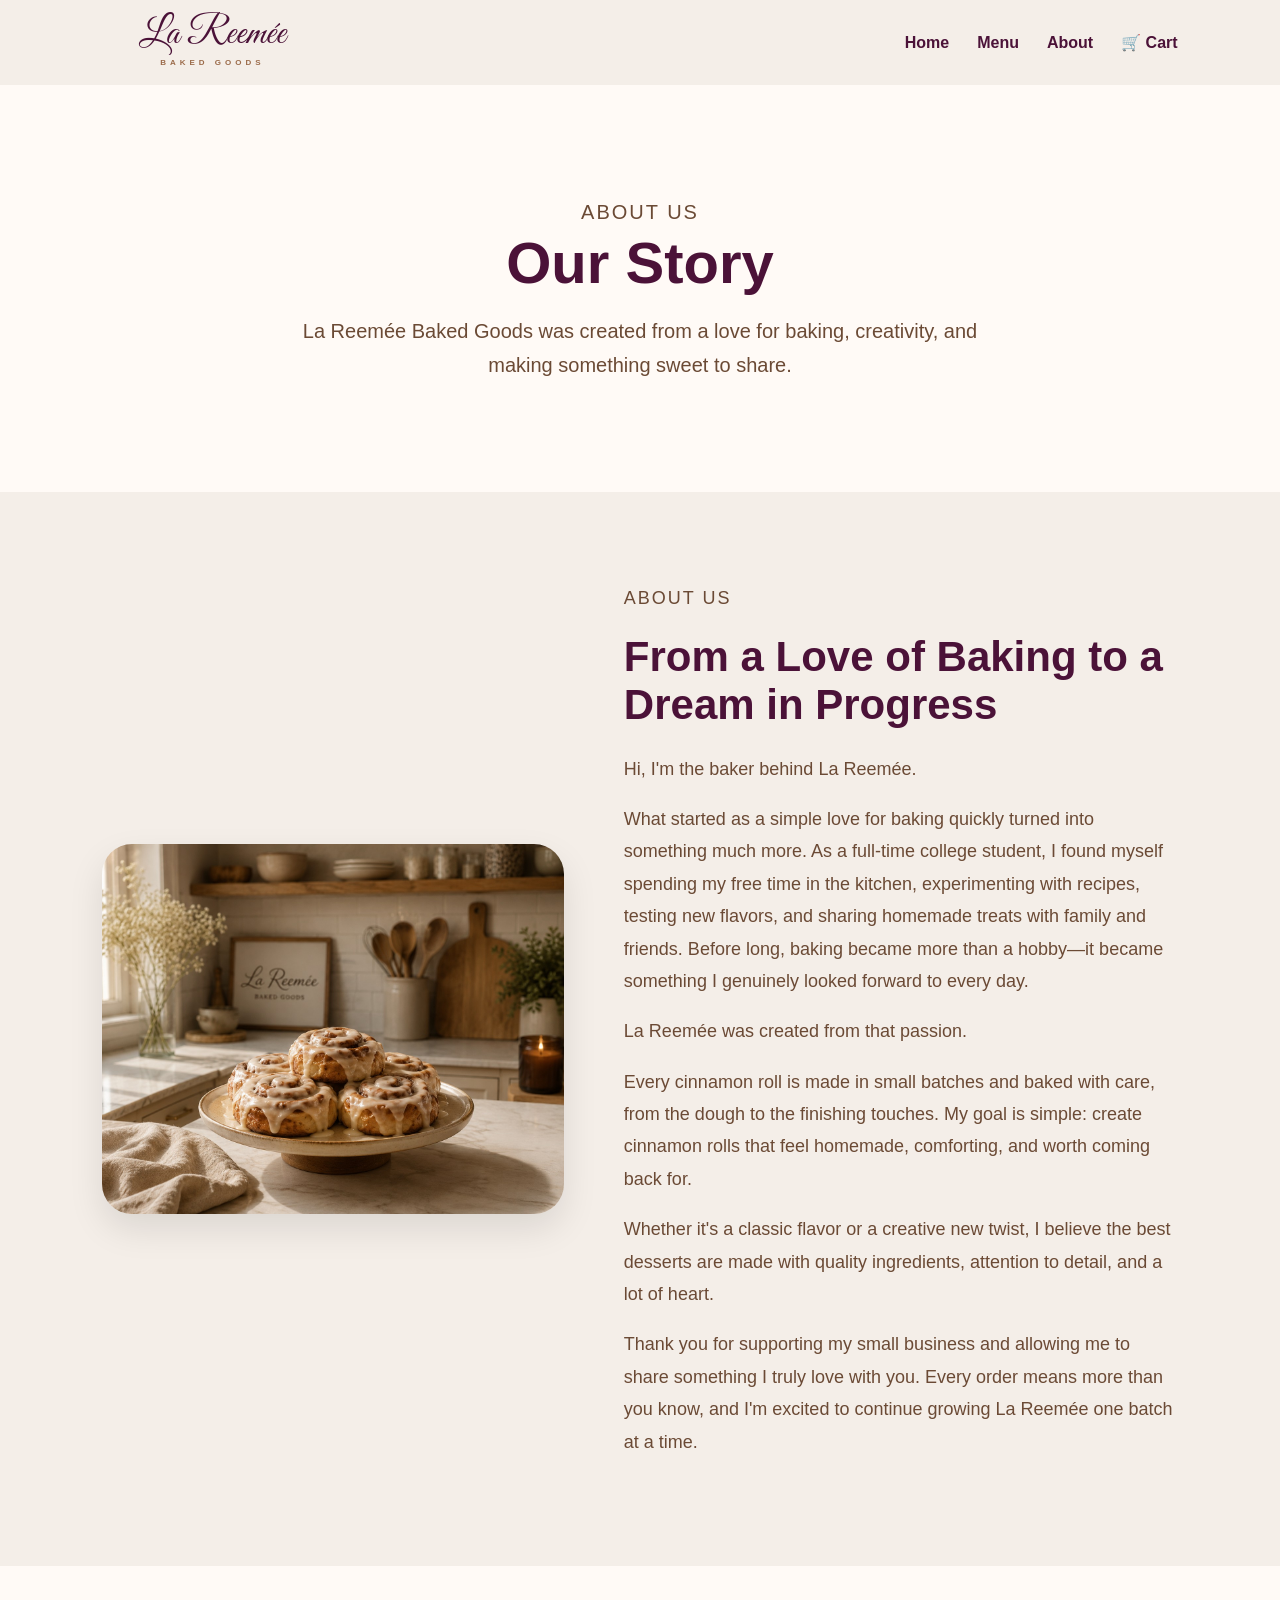
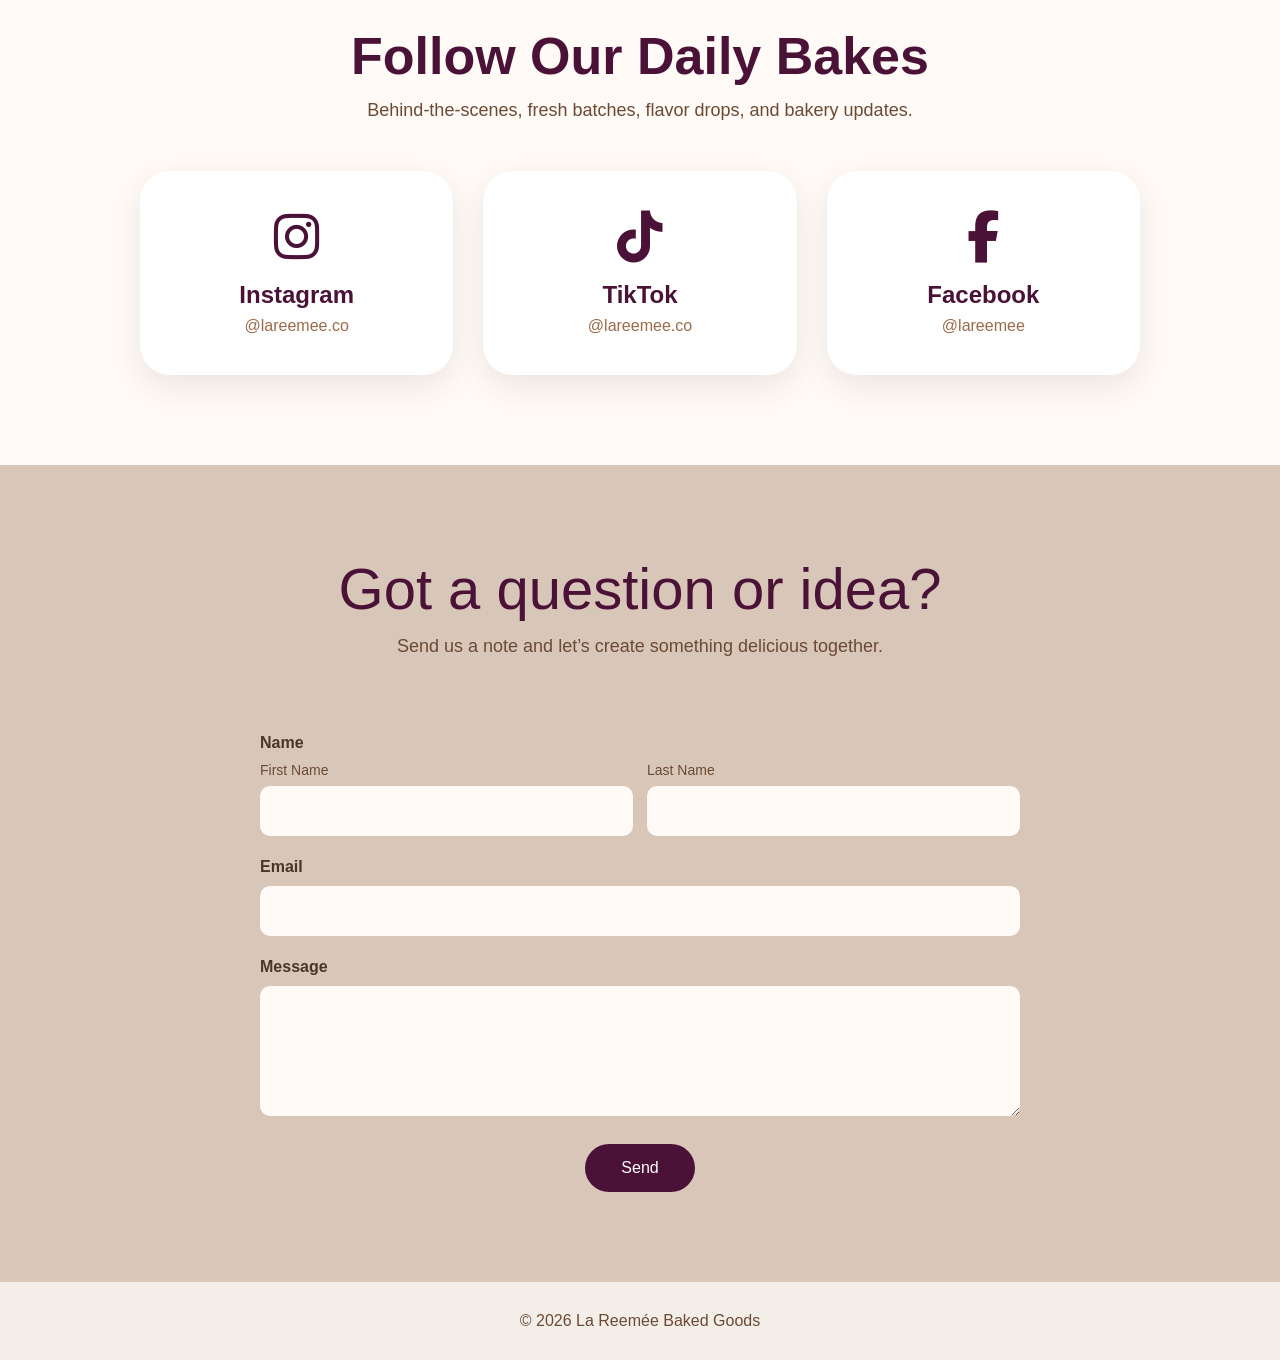
==== about.html @ f2d86526 "Update about.html" ====
<!DOCTYPE html>
<html lang="en">
<head>
    <meta charset="UTF-8">
    <meta name="viewport" content="width=device-width, initial-scale=1.0">
    <title>About | La Reemée</title>

    <link rel="preconnect" href="https://fonts.googleapis.com">
    <link rel="preconnect" href="https://fonts.gstatic.com" crossorigin>
    <link href="https://fonts.googleapis.com/css2?family=Great+Vibes&display=swap" rel="stylesheet">
    <link rel="stylesheet" href="https://cdnjs.cloudflare.com/ajax/libs/font-awesome/6.5.1/css/all.min.css">

    <link rel="stylesheet" href="style.css">
</head>
<body>

<header class="navbar">
    <a href="index.html" class="logo">
        <div class="logo-text">La Reemée</div>
        <div class="logo-subtitle">Baked Goods</div>
    </a>

    <nav>
        <a href="index.html">Home</a>
        <a href="menu.html">Menu</a>
        <a href="about.html">About</a>
        <a href="order.html">🛒 Cart</a>
    </nav>
</header>

<section class="about-hero">
    <p class="section-label">About Us</p>

    <h1>Our Story</h1>

    <p>
        La Reemée Baked Goods was created from a love for baking,
        creativity, and making something sweet to share.
    </p>
</section>

<section class="about-story">

    <div class="story-image">
        <img src="images/about-photo.jpg" alt="Classic cinnamon rolls displayed in a warm kitchen">
    </div>

    <div class="story-text">

        <p class="section-label">About Us</p>

        <h2>From a Love of Baking to a Dream in Progress</h2>

        <p>
            Hi, I'm the baker behind La Reemée.
        </p>

        <p>
            What started as a simple love for baking quickly turned into something much more.
            As a full-time college student, I found myself spending my free time in the kitchen,
            experimenting with recipes, testing new flavors, and sharing homemade treats with
            family and friends. Before long, baking became more than a hobby—it became
            something I genuinely looked forward to every day.
        </p>

        <p>
            La Reemée was created from that passion.
        </p>

        <p>
            Every cinnamon roll is made in small batches and baked with care, from the dough
            to the finishing touches. My goal is simple: create cinnamon rolls that feel
            homemade, comforting, and worth coming back for.
        </p>

        <p>
            Whether it's a classic flavor or a creative new twist, I believe the best desserts
            are made with quality ingredients, attention to detail, and a lot of heart.
        </p>

        <p>
            Thank you for supporting my small business and allowing me to share something I
            truly love with you. Every order means more than you know, and I'm excited to
            continue growing La Reemée one batch at a time.
        </p>

    </div>


</section>  <!-- End About Story -->

<section class="social-section">

    <h2>Follow Our Daily Bakes</h2>
    <p>Behind-the-scenes, fresh batches, flavor drops, and bakery updates.</p>

    <div class="social-grid">

        <a href="https://www.instagram.com/lareemee.co" target="_blank" class="social-card">
            <i class="fa-brands fa-instagram"></i>
            <h3>Instagram</h3>
            <p>@lareemee.co</p>
        </a>

        <a href="https://www.tiktok.com/@lareemee.co" target="_blank" class="social-card">
            <i class="fa-brands fa-tiktok"></i>
            <h3>TikTok</h3>
            <p>@lareemee.co</p>
        </a>

        <a href="https://www.facebook.com/lareemee" target="_blank" class="social-card">
            <i class="fa-brands fa-facebook-f"></i>
            <h3>Facebook</h3>
            <p>@lareemee</p>
        </a>

    </div>

</section>

<section class="contact-section">

    <div class="contact-wrapper">

        <div class="contact-heading">
            <h2>Got a question or idea?</h2>
            <p>Send us a note and let’s create something delicious together.</p>
        </div>

        <form class="contact-form">

            <label>Name</label>

            <div class="name-row">
                <div class="name-field">
                    <span>First Name</span>
                    <input type="text">
                </div>

                <div class="name-field">
                    <span>Last Name</span>
                    <input type="text">
                </div>
            </div>

            <label>Email</label>
            <input type="email">

            <label>Message</label>
            <textarea></textarea>

            <button type="submit">Send</button>

        </form>

    </div>

</section>

<footer>
    <p>© 2026 La Reemée Baked Goods</p>
</footer>

</body>
</html>
---- style.css ----
* {
    margin: 0;
    padding: 0;
    box-sizing: border-box;
}

body {
    font-family: Arial, sans-serif;
    background: #fffaf6;
    color: #4b3527;
}

/* NAVIGATION */

.navbar {
    width: 100%;
    padding: 18px 8%;
    background: #f4eee8;
    display: flex;
    justify-content: space-between;
    align-items: center;
}

.logo {
    text-decoration: none;
    display: flex;
    flex-direction: column;
    align-items: center;
    min-width: 220px;
}

.logo-text {
    font-family: 'Great Vibes', cursive;
    font-size: 38px;
    color: #4b1238;
    line-height: 0.9;
    white-space: nowrap;
}

.logo-subtitle {
    font-family: Arial, sans-serif;
    font-size: 8px;
    font-weight: 700;
    letter-spacing: 4px;
    text-transform: uppercase;
    color: #9b6b4a;
    margin-top: 6px;
}

nav {
    display: flex;
    align-items: center;
    gap: 28px;
}

nav a {
    text-decoration: none;
    color: #4b1238;
    font-weight: 600;
    font-size: 16px;
}

nav a:hover {
    color: #9b6b4a;
}

/* HOME HERO */

.hero {
    min-height: 750px;
    background:
        linear-gradient(
            rgba(255, 250, 246, 0.25),
            rgba(255, 250, 246, 0.25)
        ),
        url("images/background-photo.jpg");
    background-size: cover;
    background-position: center;
    background-repeat: no-repeat;
    display: flex;
    align-items: center;
    padding-left: 8%;
    padding-right: 8%;
}

.hero-content {
    max-width: 500px;
}

.small-title,
.section-label {
    color: #9b6b4a;
    letter-spacing: 2px;
    text-transform: uppercase;
    font-size: 14px;
    margin-bottom: 18px;
}

.hero h1 {
    font-size: 72px;
    line-height: 1.05;
    color: #4b1238;
    margin-bottom: 20px;
}

.hero-text {
    font-size: 22px;
    line-height: 1.8;
    color: #6b4a35;
    max-width: 560px;
}

/* FEATURED FLAVORS */

.featured {
    padding: 85px 8%;
    text-align: center;
}

.featured h2 {
    font-size: 46px;
    margin-bottom: 60px;
}

.flavor-grid {
    display: grid;
    grid-template-columns: repeat(4, 1fr);
    gap: 34px;
}

.flavor-link {
    text-decoration: none;
    color: inherit;
    display: block;
}

.flavor-card {
    height: 100%;
    background: white;
    padding: 28px 22px 34px;
    border-radius: 28px;
    box-shadow: 0 12px 30px rgba(75, 53, 39, 0.10);
    transition: all 0.3s ease;
    cursor: pointer;
}

.flavor-card:hover {
    transform: translateY(-8px);
    box-shadow: 0 18px 38px rgba(75, 53, 39, 0.16);
}

.circle-image {
    width: 210px;
    height: 210px;
    border-radius: 50%;
    overflow: hidden;
    margin: 0 auto 24px;
}

.circle-image img {
    width: 100%;
    height: 100%;
    object-fit: cover;
    display: block;
    transition: transform 0.3s ease;
}

.flavor-card:hover .circle-image img {
    transform: scale(1.08);
}

.flavor-card h3 {
    font-size: 26px;
    margin-bottom: 10px;
}

.flavor-card p {
    font-size: 15px;
    line-height: 1.6;
    color: #6b4a35;
}

/* ABOUT PAGE */

.about-hero {
    padding: 110px 8%;
    text-align: center;
    background: #fffaf6;
}

.about-hero h1 {
    font-size: 58px;
    color: #4b1238;
    margin-bottom: 18px;
}

.about-hero p {
    max-width: 720px;
    margin: 0 auto;
    font-size: 20px;
    line-height: 1.7;
    color: #6b4a35;
}

.about-story {
    padding: 90px 8%;
    display: grid;
    grid-template-columns: 1fr 1.2fr;
    gap: 60px;
    align-items: center;
    background: #f4eee8;
}

.story-image img {
    width: 100%;
    max-width: 550px;
    height: auto;
    display: block;
    border-radius: 30px;
    box-shadow: 0 15px 35px rgba(0,0,0,.10);
    margin: 0 auto;
}

.story-text h2 {
    font-size: 42px;
    color: #4b1238;
    margin-bottom: 24px;
}

.story-text p {
    font-size: 18px;
    line-height: 1.8;
    color: #6b4a35;
    margin-bottom: 18px;
}

/* CONTACT SECTION */

.contact-section {
    background: #d8c7b8;
    padding: 90px 8%;
}

.contact-wrapper {
    max-width: 760px;
    margin: 0 auto;
}

.contact-heading {
    text-align: center;
    margin-bottom: 55px;
}

.contact-heading h2 {
    font-size: 58px;
    font-weight: 400;
    color: #4b1238;
    margin-bottom: 14px;
}

.contact-heading p {
    font-size: 18px;
    color: #6b4a35;
}

.contact-form {
    display: flex;
    flex-direction: column;
}

.contact-form label {
    font-weight: 600;
    color: #4b3527;
    margin-bottom: 10px;
    margin-top: 22px;
}

.name-row {
    display: grid;
    grid-template-columns: 1fr 1fr;
    gap: 14px;
}

.name-field span {
    display: block;
    font-size: 14px;
    color: #6b4a35;
    margin-bottom: 8px;
}

.contact-form input,
.contact-form textarea {
    width: 100%;
    border: none;
    border-radius: 10px;
    padding: 16px;
    font-size: 16px;
    background: #fffaf6;
    color: #4b3527;
}

.contact-form textarea {
    min-height: 130px;
    resize: vertical;
}

.contact-form button {
    margin: 28px auto 0;
    width: 110px;
    border: none;
    border-radius: 40px;
    padding: 15px 28px;
    background: #4b1238;
    color: white;
    font-size: 16px;
    cursor: pointer;
}

.contact-form button:hover {
    background: #9b6b4a;
}

/* FOOTER */

footer {
    background: #f4eee8;
    text-align: center;
    padding: 30px;
    color: #6b4a35;
}

/* TABLET */

@media (max-width: 900px) {
    .navbar {
        padding: 18px 6%;
        flex-direction: column;
        gap: 18px;
        text-align: center;
    }

    .logo {
        min-width: auto;
        align-items: center;
    }

    .logo-text {
        font-size: 58px;
        white-space: nowrap;
    }

    .logo-subtitle {
        font-size: 10px;
        letter-spacing: 4px;
    }

    nav {
        justify-content: center;
        flex-wrap: wrap;
        gap: 22px;
    }

    .hero {
        min-height: 650px;
        padding: 70px 7%;
        background-position: center right;
    }

    .hero-content {
        max-width: 430px;
    }

    .hero h1 {
        font-size: 48px;
    }

    .hero-text {
        font-size: 18px;
    }

    .flavor-grid {
        grid-template-columns: repeat(2, 1fr);
    }

    .about-story,
    .contact-section {
        grid-template-columns: 1fr;
    }

    .contact-text h2 {
        font-size: 42px;
    }

    .about-hero h1 {
        font-size: 42px;
    }
}

/* PHONE */

@media (max-width: 600px) {
    .navbar {
        padding: 18px 5%;
    }

    .logo-text {
        font-size: 48px;
        white-space: nowrap;
    }

    .logo-subtitle {
        font-size: 9px;
        letter-spacing: 3px;
    }

    nav {
        gap: 14px;
    }

    nav a {
        font-size: 15px;
    }

    .hero {
        min-height: 560px;
        padding: 50px 6%;
        background-position: center;
    }

    .hero-content {
    max-width: 300px;
    background: rgba(255, 250, 246, 0.93);
    padding: 22px;
    border-radius: 16px;
    box-shadow: 0 10px 30px rgba(0,0,0,.08);
    margin-top: 180px;
}

    .small-title {
        font-size: 12px;
        letter-spacing: 1.5px;
    }

    .hero h1 {
        font-size: 38px;
    }

    .hero-text {
        font-size: 16px;
        line-height: 1.6;
    }

    .flavor-grid {
        grid-template-columns: 1fr;
    }

    .circle-image {
        width: 230px;
        height: 230px;
    }

    .about-hero {
        padding: 80px 6%;
    }

    .about-story,
    .contact-section {
        padding: 70px 6%;
    }

    .story-text h2,
    .contact-text h2 {
        font-size: 34px;
    }

    .story-text p,
    .contact-text p {
        font-size: 16px;
    }
}
/* SOCIAL SECTION */

.social-section {
    padding: 60px 8% 90px;
    text-align: center;
    background: #fffaf6;
}

.social-section h2 {
    font-size: 52px;
    color: #4b1238;
    margin-bottom: 14px;
}

.social-section p {
    font-size: 18px;
    color: #6b4a35;
}

.social-grid {
    display: grid;
    grid-template-columns: repeat(3, 1fr);
    gap: 30px;
    max-width: 1000px;
    margin: 50px auto 0;
}

.social-card {
    text-decoration: none;
    color: inherit;
    background: white;
    padding: 40px 25px;
    border-radius: 30px;
    box-shadow: 0 12px 30px rgba(75,53,39,.10);
    transition: all .3s ease;
}

.social-card:hover {
    transform: translateY(-8px);
    box-shadow: 0 18px 38px rgba(75,53,39,.16);
}

.social-card i {
    font-size: 52px;
    color: #4b1238;
    margin-bottom: 18px;
}

.social-card h3 {
    font-size: 24px;
    margin-bottom: 8px;
    color: #4b1238;
}

.social-card p {
    color: #9b6b4a;
    font-size: 16px;
}

@media (max-width: 900px) {
    .social-grid {
        grid-template-columns: 1fr;
    }
}
/* HOME ABOUT PREVIEW */

.home-about-preview {
    padding: 85px 8%;
    text-align: center;
    background: #f4eee8;
}

.home-about-preview h2 {
    font-size: 44px;
    color: #4b1238;
    margin-bottom: 20px;
}

.home-about-preview p {
    max-width: 680px;
    margin: 0 auto 30px;
    font-size: 18px;
    line-height: 1.8;
    color: #6b4a35;
}

.learn-more-btn {
    display: inline-block;
    text-decoration: none;
    background: #4b1238;
    color: white;
    padding: 14px 32px;
    border-radius: 40px;
    font-weight: 600;
    transition: 0.3s ease;
}

.learn-more-btn:hover {
    background: #9b6b4a;
    transform: translateY(-3px);
}
/* HOME ABOUT PREVIEW */

.home-about-preview {
    padding: 90px 8% 55px;
    background: #fffaf6;
    display: grid;
    grid-template-columns: 1fr 1fr;
    gap: 70px;
    align-items: center;
}

.preview-image img {
    width: 100%;
    max-width: 520px;
    height: 420px;
    object-fit: cover;
    border-radius: 4px;
    display: block;
}

.preview-content {
    max-width: 520px;
}

.preview-content h2 {
    font-size: 52px;
    line-height: 1.1;
    color: #4b1238;
    margin-bottom: 20px;
}

.preview-content p {
    font-size: 18px;
    line-height: 1.7;
    color: #6b4a35;
    margin-bottom: 28px;
}

.learn-more-btn {
    display: inline-block;
    background: #4b1238;
    color: white;
    text-decoration: none;
    padding: 14px 32px;
    border-radius: 40px;
    font-weight: 600;
}

.learn-more-btn:hover {
    background: #9b6b4a;
}

@media (max-width: 900px) {
    .home-about-preview {
        grid-template-columns: 1fr;
        text-align: center;
    }

    .preview-image img {
        margin: 0 auto;
        height: auto;
    }

    .preview-content {
        margin: 0 auto;
    }
}
/* MENU PAGE */

.menu-hero {
    padding: 90px 8% 40px;
    text-align: center;
    background: #fffaf6;
}

.menu-hero h1 {
    font-size: 54px;
    color: #4b1238;
    margin-bottom: 14px;
}

.menu-hero p {
    font-size: 18px;
    color: #6b4a35;
}

.menu-gallery {
    padding: 35px 12% 100px;
    background: #fffaf6;
    display: grid;
    grid-template-columns: repeat(2, 1fr);
    column-gap: 28px;
    row-gap: 70px;
}

.menu-item {
    text-align: left;
}

.menu-item img {
    width: 100%;
    height: 340px;
    object-fit: cover;
    display: block;
    border-radius: 2px;
    box-shadow: 0 12px 28px rgba(75, 53, 39, 0.08);
    transition: transform 0.3s ease;
}

.menu-item img:hover {
    transform: translateY(-5px);
}

.menu-item h2 {
    font-size: 22px;
    color: #4b1238;
    margin-top: 16px;
    margin-bottom: 4px;
}

.menu-price {
    font-size: 18px;
    color: #6b4a35;
    margin-bottom: 0;
}

@media (max-width: 800px) {
    .menu-gallery {
        grid-template-columns: 1fr;
        padding: 35px 8% 80px;
    }

    .menu-item img {
        height: 340px;
    }

    .menu-hero h1 {
        font-size: 42px;
    }
}
/* PRODUCT PAGE */

.product-page {
    padding: 90px 8%;
    background: #fffaf6;
    display: grid;
    grid-template-columns: 1fr 1fr;
    gap: 70px;
    align-items: center;
}

.product-image img {
    width: 100%;
    height: 560px;
    object-fit: cover;
    display: block;
    border-radius: 4px;
    box-shadow: 0 15px 35px rgba(75, 53, 39, 0.10);
}

.product-info {
    max-width: 520px;
}

.breadcrumb {
    font-size: 14px;
    color: #6b4a35;
    margin-bottom: 24px;
}

.breadcrumb a {
    color: #4b1238;
    text-decoration: none;
}

.product-info h1 {
    font-size: 58px;
    color: #4b1238;
    margin-bottom: 12px;
}

.product-price {
    font-size: 20px;
    color: #6b4a35;
    margin-bottom: 22px;
}

.product-description {
    font-size: 18px;
    line-height: 1.8;
    color: #6b4a35;
    margin-bottom: 28px;
}

.quantity-box {
    display: flex;
    align-items: center;
    gap: 18px;
    margin-bottom: 22px;
}

.quantity-box button {
    width: 38px;
    height: 38px;
    border: none;
    border-radius: 50%;
    background: #f4eee8;
    color: #4b1238;
    font-size: 20px;
    cursor: pointer;
}

.quantity-box span {
    font-size: 18px;
    color: #4b3527;
}

.product-btn {
    display: inline-block;
    background: #4b1238;
    color: white;
    text-decoration: none;
    padding: 14px 42px;
    border-radius: 40px;
    font-weight: 600;
}

.product-btn:hover {
    background: #9b6b4a;
}

.back-link {
    display: block;
    margin-top: 24px;
    color: #6b4a35;
    text-decoration: none;
}

.product-details {
    padding: 80px 8%;
    background: #f4eee8;
    text-align: center;
}

.product-details h2 {
    font-size: 42px;
    color: #4b1238;
    margin-bottom: 45px;
}

.detail-grid {
    display: grid;
    grid-template-columns: repeat(3, 1fr);
    gap: 35px;
}

.detail-grid div {
    background: white;
    padding: 35px;
    border-radius: 24px;
    box-shadow: 0 12px 30px rgba(75, 53, 39, 0.08);
}

.detail-grid h3 {
    color: #4b1238;
    font-size: 24px;
    margin-bottom: 12px;
}

.detail-grid p {
    color: #6b4a35;
    line-height: 1.6;
}

@media (max-width: 900px) {
    .product-page {
        grid-template-columns: 1fr;
    }

    .product-image img {
        height: 420px;
    }

    .detail-grid {
        grid-template-columns: 1fr;
    }

    .product-info h1 {
        font-size: 42px;
    }
}
/* PRE-ORDER SECTION */

.preorder-section {
    padding: 60px 8% 45px;
    background: #fffaf6;
    text-align: center;
}

.preorder-content {
    max-width: 760px;
    margin: 0 auto;
}

.preorder-content h2 {
    font-size: 48px;
    color: #4b1238;
    margin-bottom: 20px;
}

.preorder-content p {
    font-size: 18px;
    line-height: 1.8;
    color: #6b4a35;
    margin-bottom: 18px;
}

.pickup-times {
    margin: 30px auto;
    background: #f4eee8;
    padding: 28px;
    border-radius: 24px;
    max-width: 520px;
}

.pickup-times p {
    margin-bottom: 10px;
}

.preorder-btn {
    display: inline-block;
    background: #4b1238;
    color: white;
    text-decoration: none;
    padding: 14px 34px;
    border-radius: 40px;
    font-weight: 600;
}

.preorder-btn:hover {
    background: #9b6b4a;
}

@media (max-width: 600px) {
    .preorder-content h2 {
        font-size: 36px;
    }
}
/* ORDER PAGE */

.order-hero {
    padding: 100px 8% 50px;
    text-align: center;
    background: #fffaf6;
}

.order-hero h1 {
    font-size: 58px;
    color: #4b1238;
    margin-bottom: 16px;
}

.order-hero p {
    font-size: 18px;
    color: #6b4a35;
}

.order-page {
    padding: 50px 8% 100px;
    background: #fffaf6;
    display: grid;
    grid-template-columns: 1fr 1.2fr;
    gap: 70px;
    align-items: start;
}

.cart-summary,
.checkout-form {
    background: #f4eee8;
    padding: 40px;
    border-radius: 28px;
    box-shadow: 0 12px 30px rgba(75, 53, 39, 0.08);
}

.cart-summary h2,
.checkout-form h2 {
    font-size: 32px;
    color: #4b1238;
    margin-bottom: 26px;
}

.cart-item {
    display: flex;
    justify-content: space-between;
    align-items: center;
    background: #fffaf6;
    padding: 18px;
    border-radius: 18px;
    margin-bottom: 16px;
}

.cart-item h3 {
    font-size: 18px;
    color: #4b1238;
    margin-bottom: 4px;
}

.cart-item p {
    color: #6b4a35;
    font-size: 14px;
}

.cart-item input {
    width: 70px;
    padding: 10px;
    border: none;
    border-radius: 10px;
    text-align: center;
    font-size: 16px;
}

.cart-note,
.order-deadline {
    margin-top: 24px;
    margin-bottom: 28px;
    font-size: 14px;
    color: #6b4a35;
    line-height: 1.6;
}

.checkout-form {
    display: flex;
    flex-direction: column;
}

.checkout-form label {
    font-weight: 600;
    color: #4b3527;
    margin-bottom: 8px;
    margin-top: 24px;
    display: block;
}

.checkout-form select {
    margin-bottom: 18px;
}

.checkout-form input,
.checkout-form select,
.checkout-form textarea {
    width: 100%;
    border: none;
    border-radius: 14px;
    padding: 16px;
    font-size: 16px;
    background: #fffaf6;
    color: #4b3527;
}

.checkout-form textarea {
    min-height: 130px;
    resize: vertical;
}

.checkout-form button {
    margin-top: 30px;
    border: none;
    border-radius: 40px;
    padding: 15px 34px;
    background: #4b1238;
    color: white;
    font-size: 16px;
    font-weight: 600;
    cursor: pointer;
}

.checkout-form button:hover {
    background: #9b6b4a;
}

@media (max-width: 900px) {
    .order-page {
        grid-template-columns: 1fr;
    }

    .order-hero h1 {
        font-size: 42px;
    }
}
/* SIGNATURE 4-PACK FEATURE */

.four-pack-feature {
    padding: 80px 8%;
    background: #f4eee8;
    display: grid;
    grid-template-columns: 1fr 1fr;
    gap: 30px;
    align-items: center;
}

.four-pack-text {
    max-width: 520px;
    margin: 0 auto;
    text-align: center;
    align-self: center;
}

.four-pack-text h2 {
    font-size: 46px;
    color: #4b1238;
    margin-bottom: 18px;
}

.four-pack-text p {
    font-size: 18px;
    color: #6b4a35;
    line-height: 1.7;
    margin-bottom: 26px;
}

.four-pack-btn {
    display: inline-block;
    background: #4b1238;
    color: white;
    text-decoration: none;
    padding: 14px 34px;
    border-radius: 40px;
    font-weight: 600;
}

.four-pack-btn:hover {
    background: #9b6b4a;
}

.four-pack-image img {
    width: 95%;
    height: 520px;
    object-fit: cover;
    display: block;
    margin: 0 auto;
}

@media (max-width: 900px) {
    .four-pack-feature {
        grid-template-columns: 1fr;
        text-align: center;
    }

    .four-pack-text {
        margin: 0 auto;
    }

    .four-pack-image img {
        height: 340px;
    }
}
.box-price {
    font-size: 32px;
    color: #4b1238;
    margin: 10px 0 25px;
}
.warning-message {
    color: #9b2f2f;
    font-size: 14px;
    line-height: 1.6;
    margin: 18px 0 28px;
}

.disabled-btn {
    opacity: 0.45;
    cursor: not-allowed;
}
.four-pack-description {
    margin-top: 24px;
    margin-bottom: 35px;
}
.four-pack-builder {
    margin-top: 40px;
}

.four-pack-builder .cart-note {
    margin-bottom: 25px;
}
/* SOLD OUT BANNER */

.sold-out-banner {
    display: none;
    background: #4b1238;
    color: white;
    text-align: center;
    padding: 45px 8%;
}

.sold-out-banner h2 {
    font-size: 36px;
    margin-bottom: 12px;
}

.sold-out-banner p {
    font-size: 17px;
    line-height: 1.6;
    max-width: 700px;
    margin: 0 auto;
}
/* TIGHTEN HOME PAGE MOBILE SPACING */

@media (max-width: 600px) {
    .preorder-section {
        padding-bottom: 35px;
    }

    .social-section {
        padding-top: 45px;
    }

    .home-about-preview {
        padding-bottom: 45px;
    }
}
.preorder-message,
.payment-notice,
.confirmation-note {
    line-height: 1.6;
    color: #3a2418;
}

.payment-notice {
    background: #fff3df;
    border: 1px solid #e7c59a;
    border-radius: 12px;
    padding: 14px 16px;
    font-weight: 600;
    margin: 15px 0 25px;
}

.confirmation-note {
    font-size: 0.95rem;
    margin-top: 16px;
    opacity: 0.85;
}
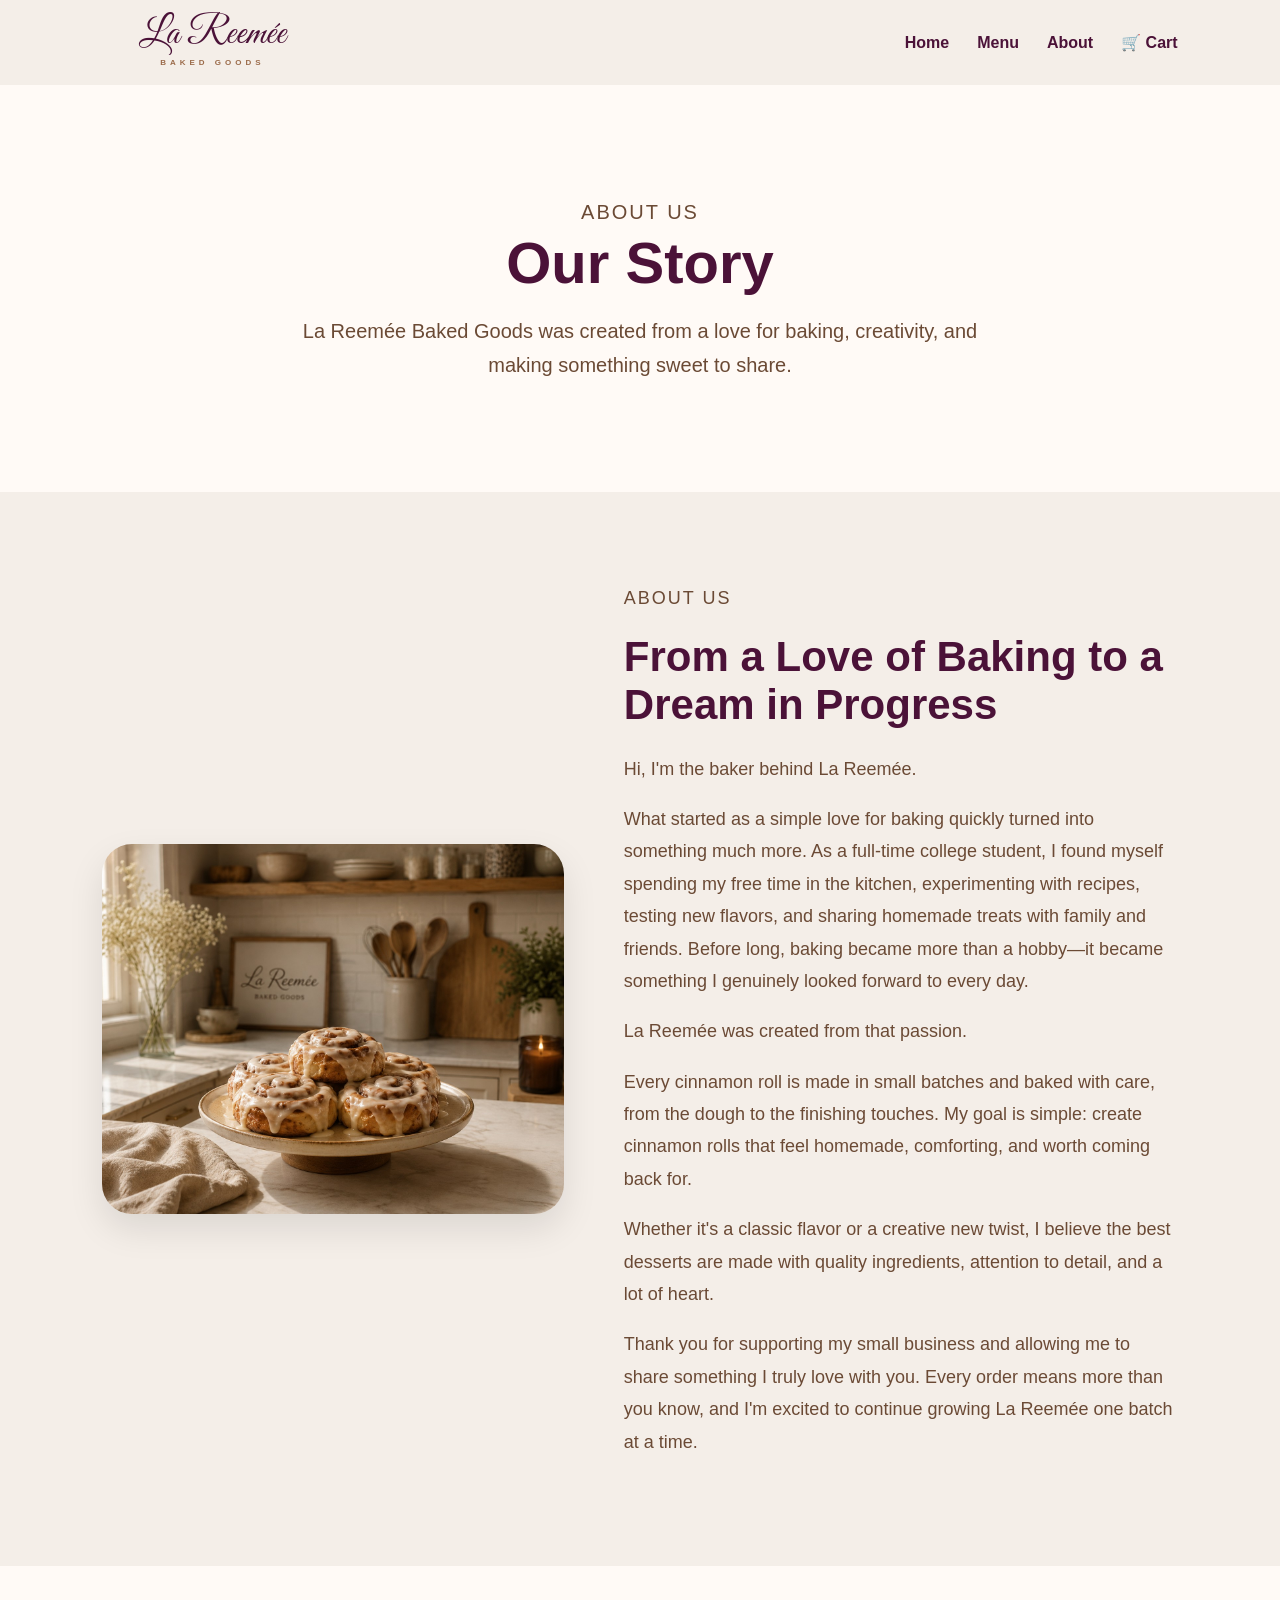
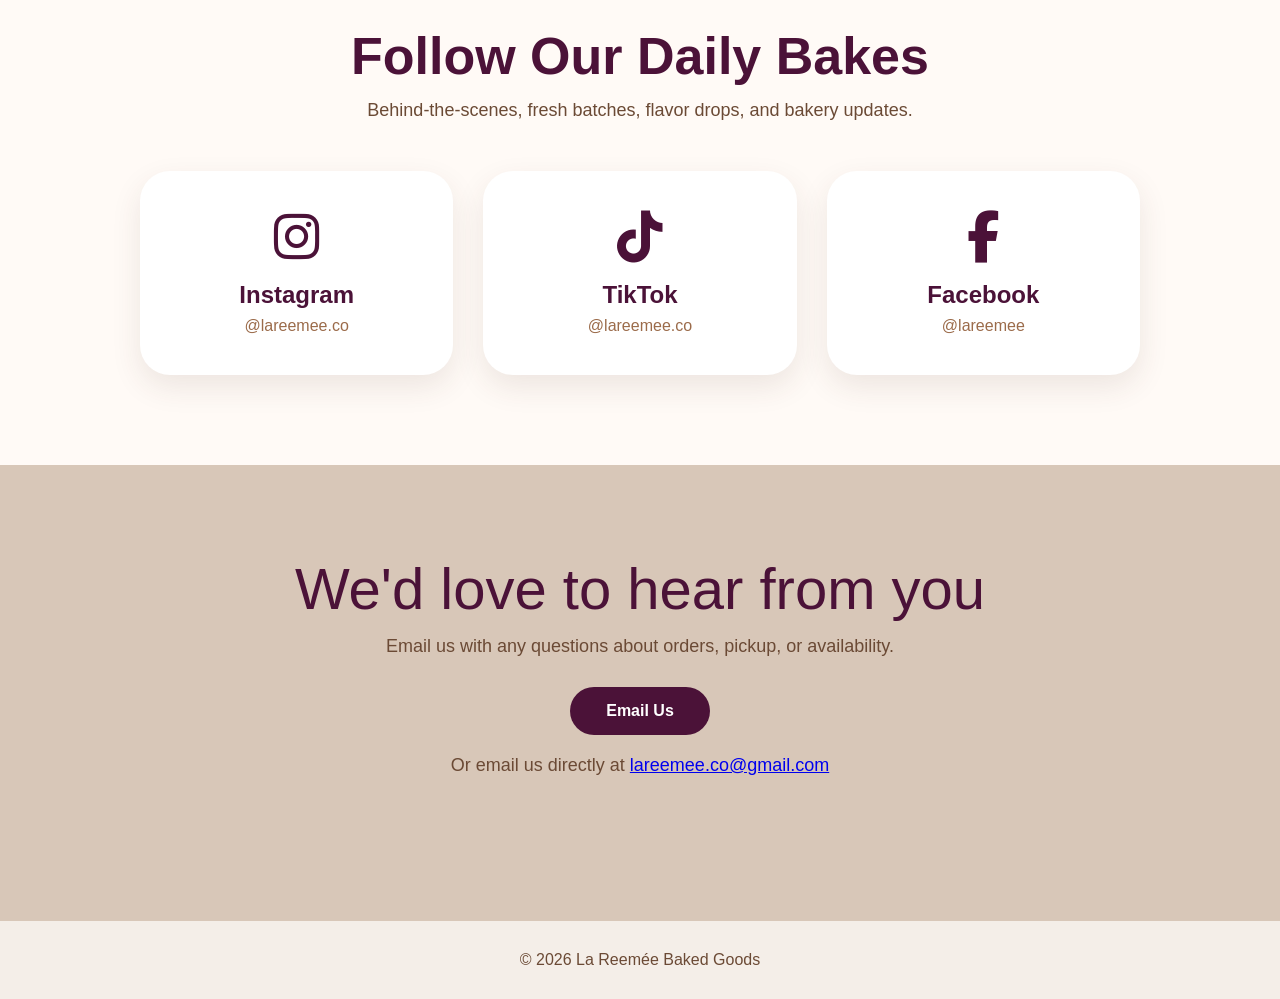
==== commit f66daef1: "Fixing Email email now has a button with re-direct link" ====
--- a/about.html
+++ b/about.html
@@ -123,39 +123,24 @@
     <div class="contact-wrapper">
 
         <div class="contact-heading">
-            <h2>Got a question or idea?</h2>
-            <p>Send us a note and let’s create something delicious together.</p>
+            <h2>We'd love to hear from you</h2>
+<p>Email us with any questions about orders, pickup, or availability.</p>
+
+            <a href="mailto:lareemee.co@gmail.com?subject=La%20Reemee%20Question"
+   class="contact-email-btn">
+    Email Us
+</a>
+
+<p class="email-note">
+    Or email us directly at
+    <a href="mailto:lareemee.co@gmail.com">lareemee.co@gmail.com</a>
+</p>
         </div>
-
-        <form class="contact-form">
-
-            <label>Name</label>
-
-            <div class="name-row">
-                <div class="name-field">
-                    <span>First Name</span>
-                    <input type="text">
-                </div>
-
-                <div class="name-field">
-                    <span>Last Name</span>
-                    <input type="text">
-                </div>
-            </div>
-
-            <label>Email</label>
-            <input type="email">
-
-            <label>Message</label>
-            <textarea></textarea>
-
-            <button type="submit">Send</button>
-
-        </form>
-
+        
     </div>
 
 </section>
+
 
 <footer>
     <p>© 2026 La Reemée Baked Goods</p>
--- a/style.css
+++ b/style.css
@@ -142,6 +142,9 @@
     box-shadow: 0 12px 30px rgba(75, 53, 39, 0.10);
     transition: all 0.3s ease;
     cursor: pointer;
+
+    display: flex;
+    flex-direction: column;
 }
 
 .flavor-card:hover {
@@ -172,12 +175,14 @@
 .flavor-card h3 {
     font-size: 26px;
     margin-bottom: 10px;
+    min-height: 70px;
 }
 
 .flavor-card p {
     font-size: 15px;
     line-height: 1.6;
     color: #6b4a35;
+    margin-top: auto;
 }
 
 /* ABOUT PAGE */
@@ -1218,4 +1223,29 @@
     font-size: 0.95rem;
     margin-top: 16px;
     opacity: 0.85;
+}
+.contact-email-btn {
+    display: inline-block;
+    margin-top: 30px;
+    background: #4b1238;
+    color: white;
+    text-decoration: none;
+    padding: 15px 36px;
+    border-radius: 40px;
+    font-weight: 600;
+    transition: 0.3s ease;
+}
+
+.contact-email-btn:hover {
+    transform: translateY(-2px);
+    opacity: 0.9;
+}
+.email-note {
+    margin-top: 20px;
+    font-size: 16px;
+    color: #6b4a35;
+}
+
+.email-note strong {
+    color: #4b1238;
 }
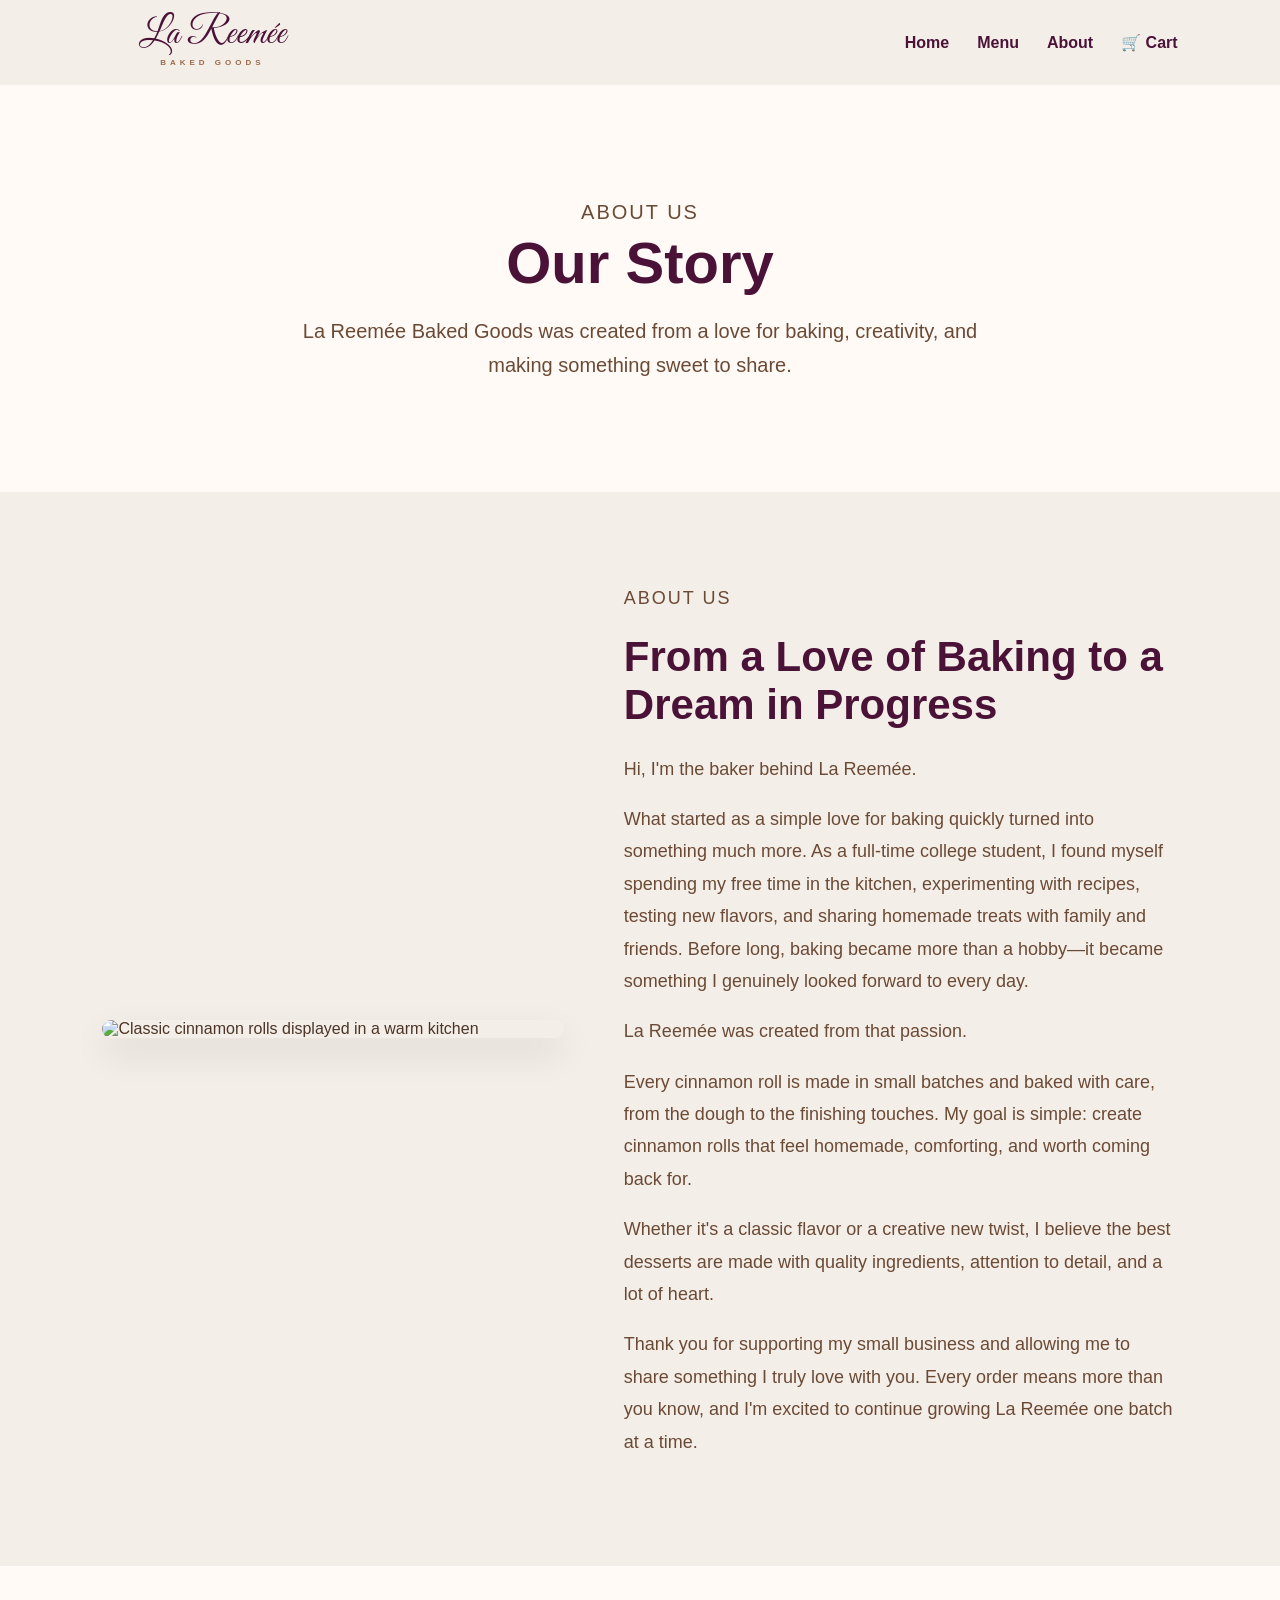
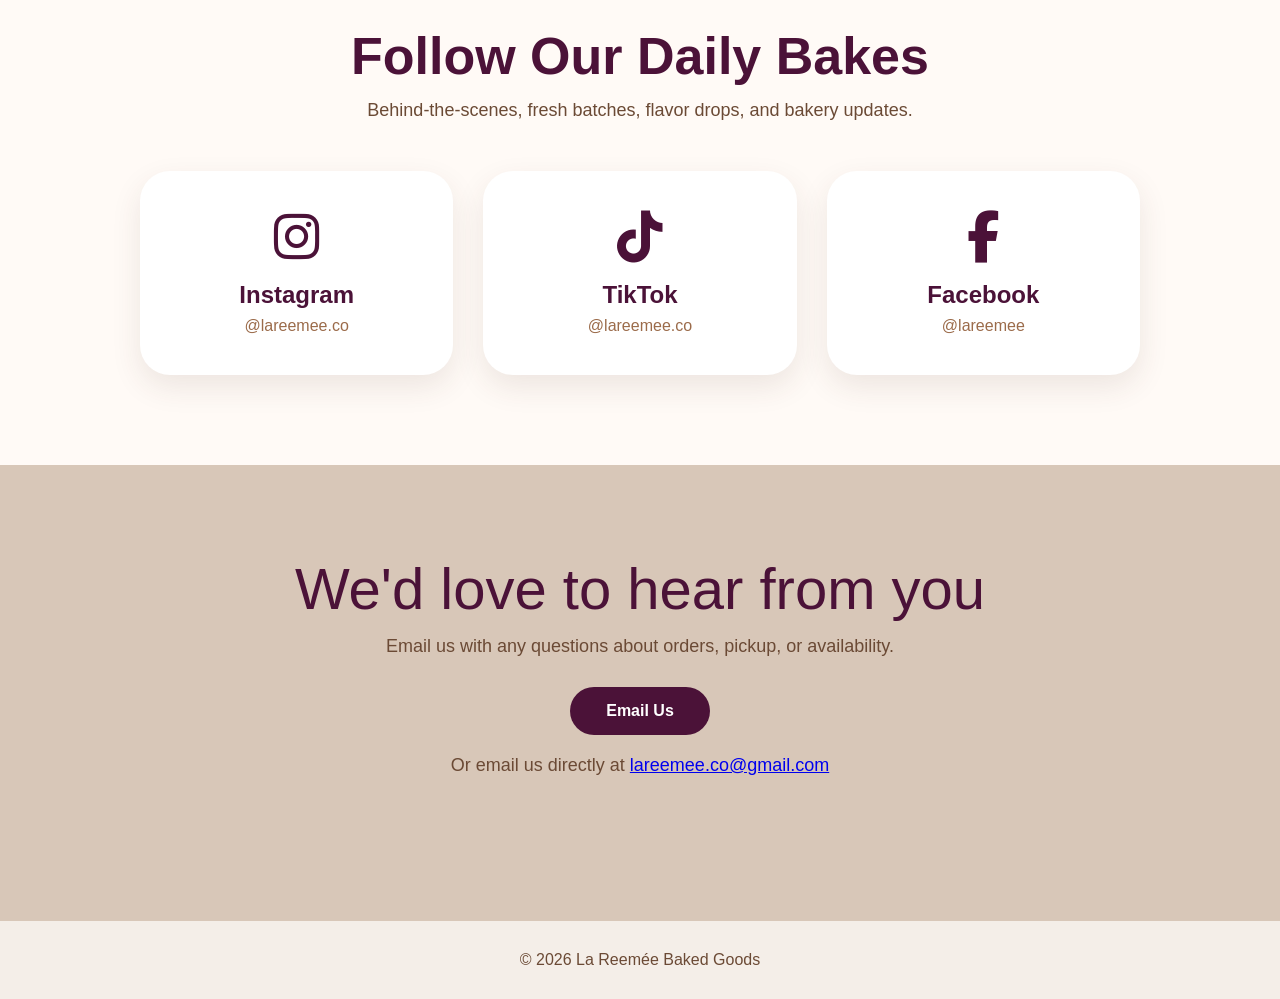
==== commit c7f97ab4: "Updating new images Updating new photos. Original photos. Finding mobile look and website look." ====
--- a/about.html
+++ b/about.html
@@ -42,7 +42,7 @@
 <section class="about-story">
 
     <div class="story-image">
-        <img src="images/about-photo.jpg" alt="Classic cinnamon rolls displayed in a warm kitchen">
+        <img src="images/cinnamontonytwo.jpg" alt="Classic cinnamon rolls displayed in a warm kitchen">
     </div>
 
     <div class="story-text">
@@ -126,7 +126,7 @@
             <h2>We'd love to hear from you</h2>
 <p>Email us with any questions about orders, pickup, or availability.</p>
 
-            <a href="mailto:lareemee.co@gmail.com?subject=La%20Reemee%20Question"
+            <a href="mailto:lareemee.co@gmail.com?subject=Questions%20for%20La%20Reemee"
    class="contact-email-btn">
     Email Us
 </a>
@@ -136,7 +136,7 @@
     <a href="mailto:lareemee.co@gmail.com">lareemee.co@gmail.com</a>
 </p>
         </div>
-        
+
     </div>
 
 </section>
--- a/style.css
+++ b/style.css
@@ -70,10 +70,10 @@
     min-height: 750px;
     background:
         linear-gradient(
-            rgba(255, 250, 246, 0.25),
+            rgba(255, 250, 246, 0.08),
             rgba(255, 250, 246, 0.25)
         ),
-        url("images/background-photo.jpg");
+        url("images/overheadallrolls.jpg");
     background-size: cover;
     background-position: center;
     background-repeat: no-repeat;
@@ -597,10 +597,10 @@
 
 .preview-image img {
     width: 100%;
-    max-width: 520px;
-    height: 420px;
+    height: 520px;
     object-fit: cover;
-    border-radius: 4px;
+    object-position: center;
+    border-radius: 8px;
     display: block;
 }
 
@@ -685,12 +685,9 @@
 
 .menu-item img {
     width: 100%;
-    height: 340px;
+    height: 450px;
     object-fit: cover;
-    display: block;
-    border-radius: 2px;
-    box-shadow: 0 12px 28px rgba(75, 53, 39, 0.08);
-    transition: transform 0.3s ease;
+    object-position: center 60%
 }
 
 .menu-item img:hover {
@@ -1119,9 +1116,10 @@
 }
 
 .four-pack-image img {
-    width: 95%;
-    height: 520px;
-    object-fit: cover;
+    width: 100%;
+    height: auto;
+    max-height: none;
+    object-fit: contain;
     display: block;
     margin: 0 auto;
 }
@@ -1137,7 +1135,8 @@
     }
 
     .four-pack-image img {
-        height: 340px;
+        width: 90%;
+        height: auto;
     }
 }
 .box-price {
@@ -1248,4 +1247,15 @@
 
 .email-note strong {
     color: #4b1238;
+}
+
+.allergen-info {
+    margin: 15px 0 35px;
+    font-size: 15px;
+    line-height: 1.6;
+    color: #6b4a35;
+}
+
+.allergen-info strong {
+    color: #5a1248;
 }
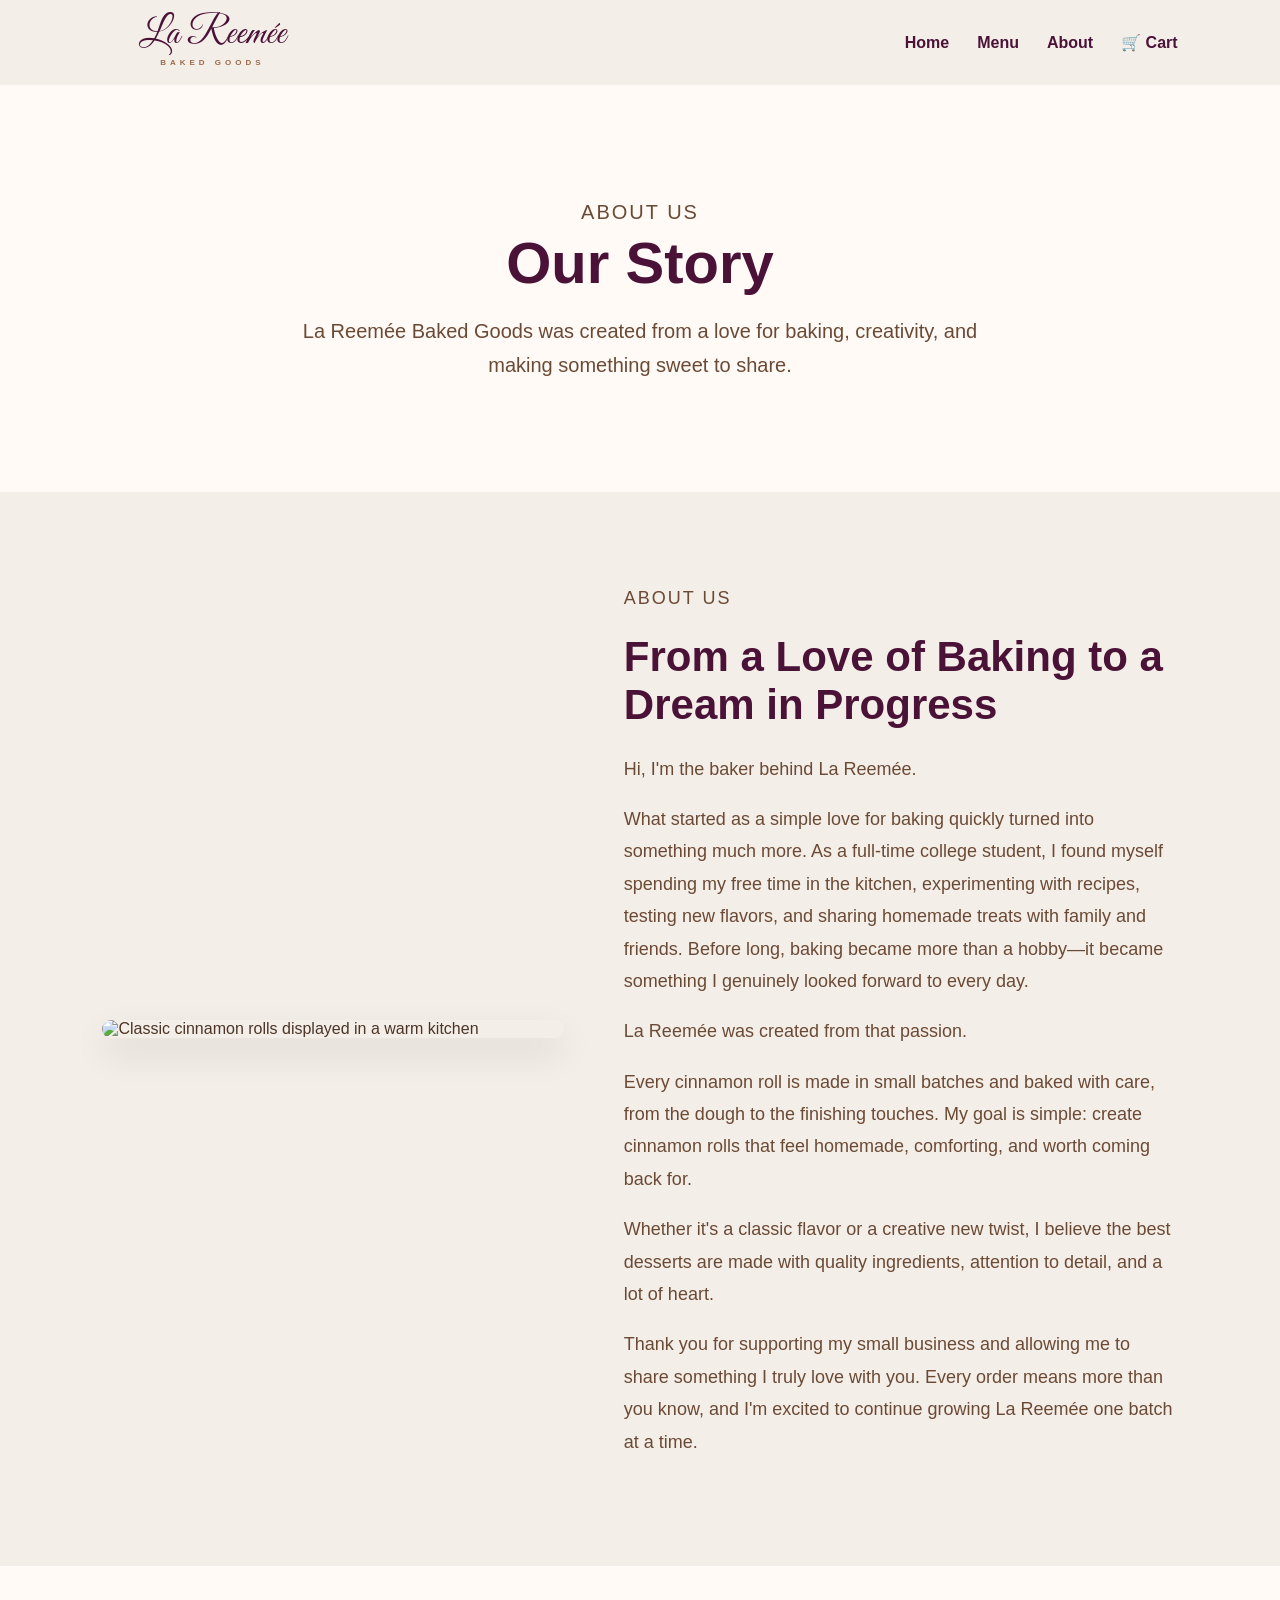
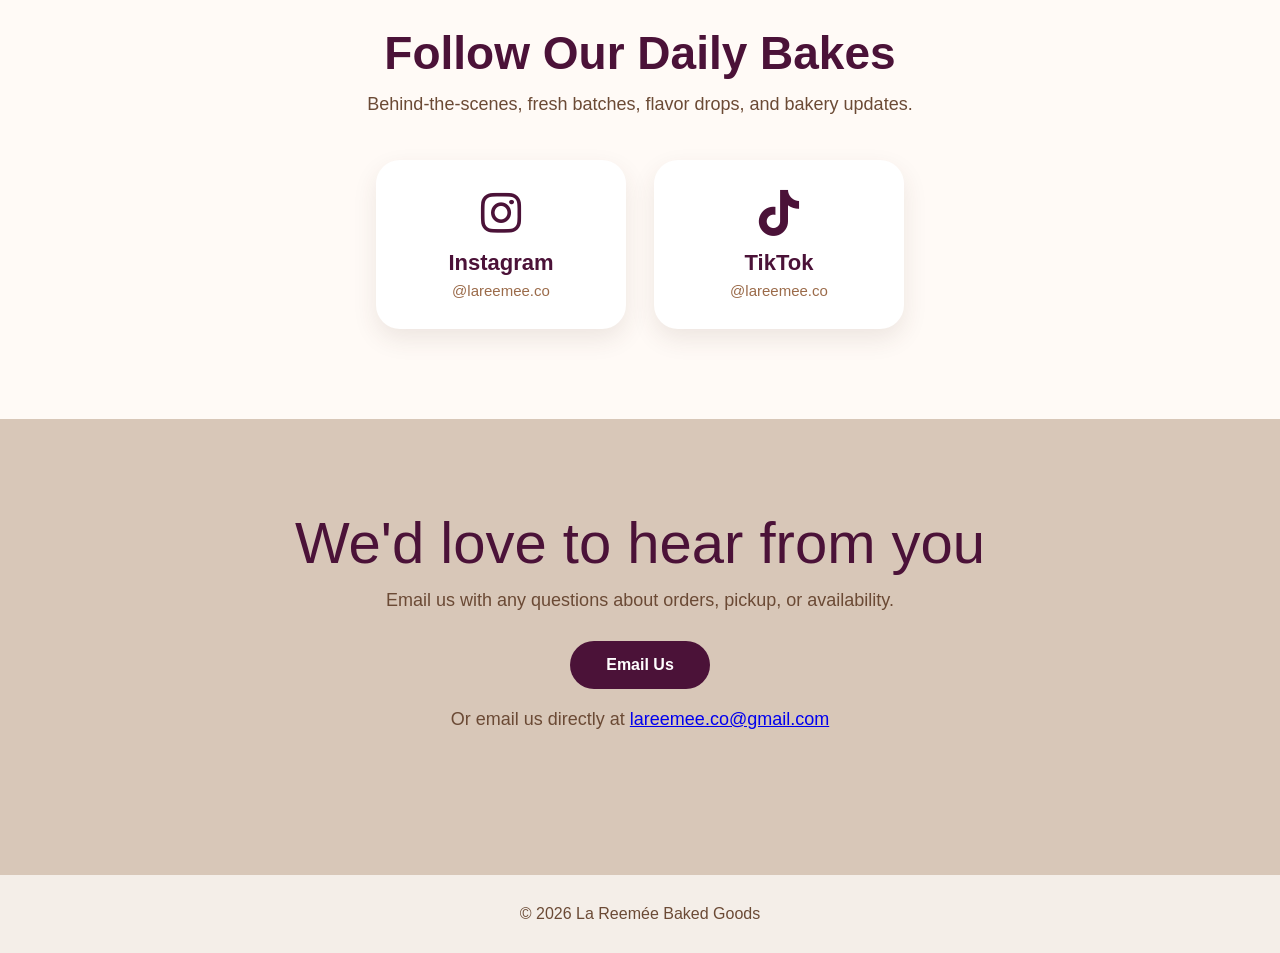
==== commit 7f88b118: "Fixing images and social media fixed home images. removed facebook social media. fix width and font " ====
--- a/about.html
+++ b/about.html
@@ -108,11 +108,6 @@
             <p>@lareemee.co</p>
         </a>
 
-        <a href="https://www.facebook.com/lareemee" target="_blank" class="social-card">
-            <i class="fa-brands fa-facebook-f"></i>
-            <h3>Facebook</h3>
-            <p>@lareemee</p>
-        </a>
 
     </div>
 
--- a/style.css
+++ b/style.css
@@ -492,7 +492,7 @@
 }
 
 .social-section h2 {
-    font-size: 52px;
+    font-size: 46px;
     color: #4b1238;
     margin-bottom: 14px;
 }
@@ -504,42 +504,42 @@
 
 .social-grid {
     display: grid;
-    grid-template-columns: repeat(3, 1fr);
-    gap: 30px;
-    max-width: 1000px;
-    margin: 50px auto 0;
+    grid-template-columns: repeat(2, 250px);
+    justify-content: center;
+    gap: 28px;
+    margin: 45px auto 0;
 }
 
 .social-card {
     text-decoration: none;
     color: inherit;
     background: white;
-    padding: 40px 25px;
-    border-radius: 30px;
-    box-shadow: 0 12px 30px rgba(75,53,39,.10);
+    padding: 30px 20px;
+    border-radius: 24px;
+    box-shadow: 0 10px 24px rgba(75,53,39,.10);
     transition: all .3s ease;
 }
 
 .social-card:hover {
-    transform: translateY(-8px);
-    box-shadow: 0 18px 38px rgba(75,53,39,.16);
+    transform: translateY(-6px);
+    box-shadow: 0 16px 32px rgba(75,53,39,.16);
 }
 
 .social-card i {
-    font-size: 52px;
-    color: #4b1238;
-    margin-bottom: 18px;
+    font-size: 46px;
+    color: #4b1238;
+    margin-bottom: 14px;
 }
 
 .social-card h3 {
-    font-size: 24px;
-    margin-bottom: 8px;
+    font-size: 22px;
+    margin-bottom: 6px;
     color: #4b1238;
 }
 
 .social-card p {
     color: #9b6b4a;
-    font-size: 16px;
+    font-size: 15px;
 }
 
 @media (max-width: 900px) {
@@ -597,9 +597,9 @@
 
 .preview-image img {
     width: 100%;
-    height: 520px;
+    height: 650px;
     object-fit: cover;
-    object-position: center;
+    object-position: center 70%;
     border-radius: 8px;
     display: block;
 }
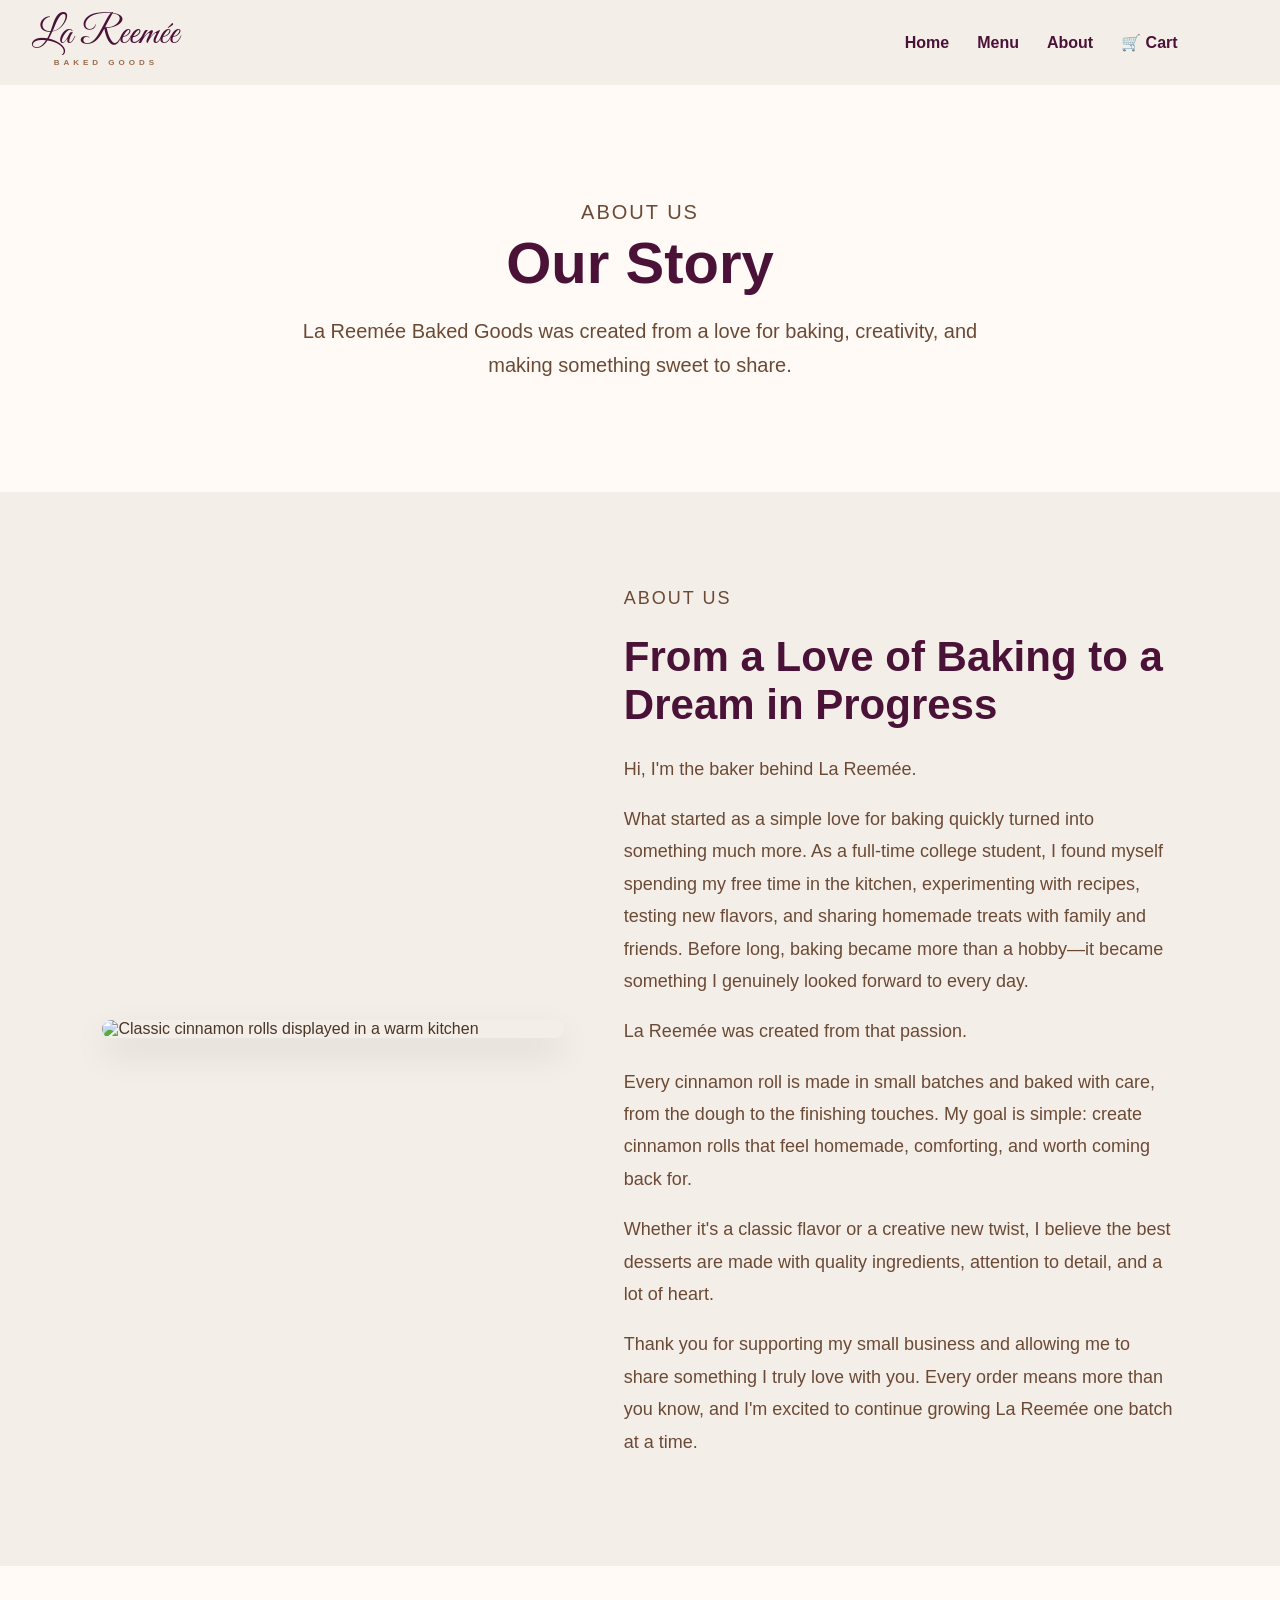
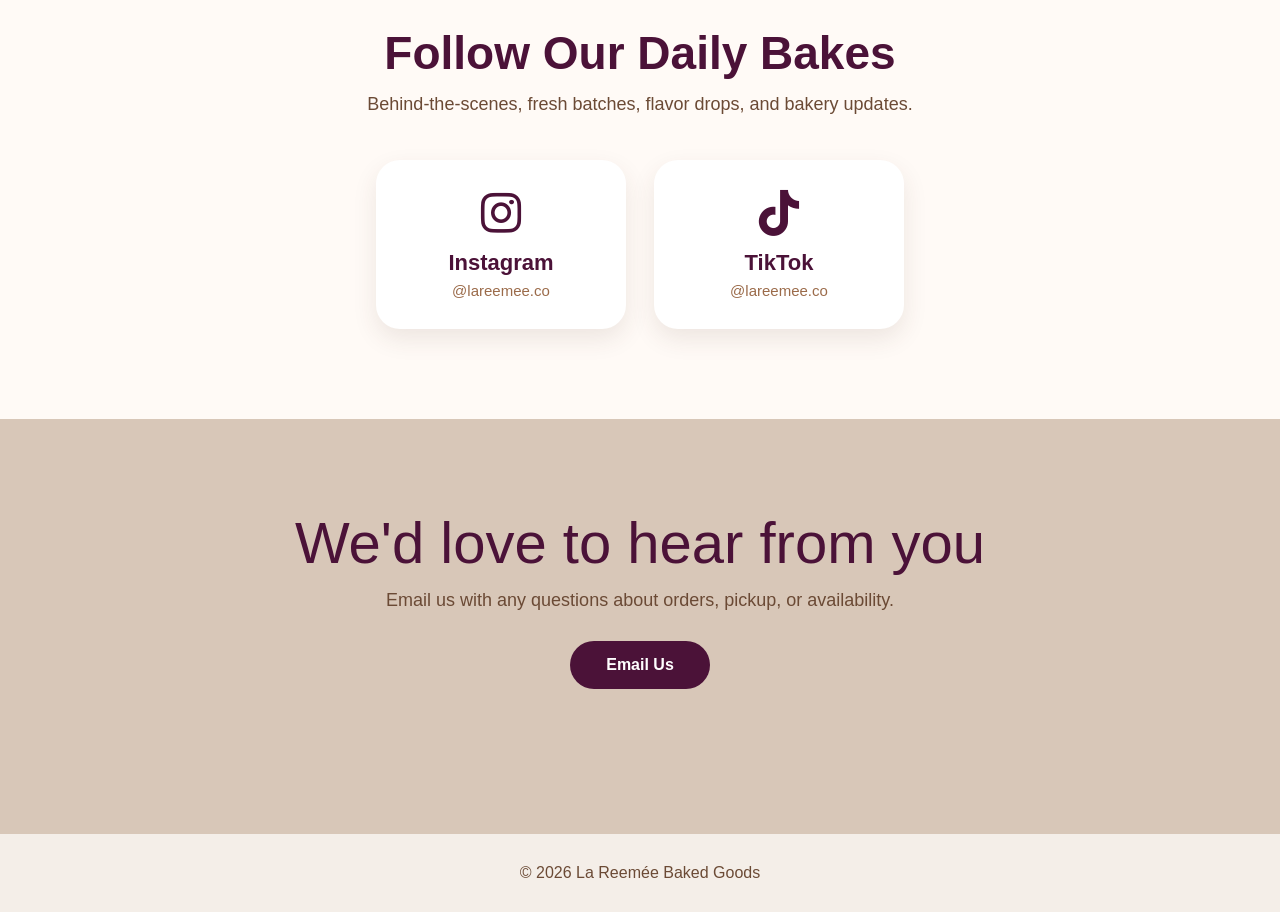
==== commit d129205f: "Updated Pricing and Image Updated about image and updated logic for pricing box of 4 went from 18.99" ====
--- a/about.html
+++ b/about.html
@@ -42,7 +42,7 @@
 <section class="about-story">
 
     <div class="story-image">
-        <img src="images/cinnamontonytwo.jpg" alt="Classic cinnamon rolls displayed in a warm kitchen">
+        <img src="images/half-bite-zoomed.jpg" alt="Classic cinnamon rolls displayed in a warm kitchen">
     </div>
 
     <div class="story-text">
@@ -126,10 +126,6 @@
     Email Us
 </a>
 
-<p class="email-note">
-    Or email us directly at
-    <a href="mailto:lareemee.co@gmail.com">lareemee.co@gmail.com</a>
-</p>
         </div>
 
     </div>
--- a/style.css
+++ b/style.css
@@ -26,7 +26,8 @@
     display: flex;
     flex-direction: column;
     align-items: center;
-    min-width: 220px;
+    position: relative;
+    left: -70px;
 }
 
 .logo-text {
@@ -73,7 +74,7 @@
             rgba(255, 250, 246, 0.08),
             rgba(255, 250, 246, 0.25)
         ),
-        url("images/overheadallrolls.jpg");
+        url("images/roll-with-coffee.jpg");
     background-size: cover;
     background-position: center;
     background-repeat: no-repeat;
@@ -85,6 +86,8 @@
 
 .hero-content {
     max-width: 500px;
+    margin-left: -60px;
+    margin-top: 80px;
 }
 
 .small-title,
@@ -96,6 +99,19 @@
     margin-bottom: 18px;
 }
 
+.small-title {
+    color: #8a6851;
+    font-size: 18px;
+    font-weight: 700;
+    letter-spacing: 3px;
+    text-transform: uppercase;
+    margin-bottom: 25px;
+
+    text-shadow:
+        0 2px 8px rgba(255, 250, 246, 1),
+        0 0 15px rgba(255, 250, 246, 1);
+}
+
 .hero h1 {
     font-size: 72px;
     line-height: 1.05;
@@ -109,6 +125,7 @@
     color: #6b4a35;
     max-width: 560px;
 }
+ 
 
 /* FEATURED FLAVORS */
 
@@ -597,11 +614,11 @@
 
 .preview-image img {
     width: 100%;
-    height: 650px;
+    height: 100%;
     object-fit: cover;
-    object-position: center 70%;
-    border-radius: 8px;
+    object-position: center 25%;
     display: block;
+    border-radius: 30px;
 }
 
 .preview-content {
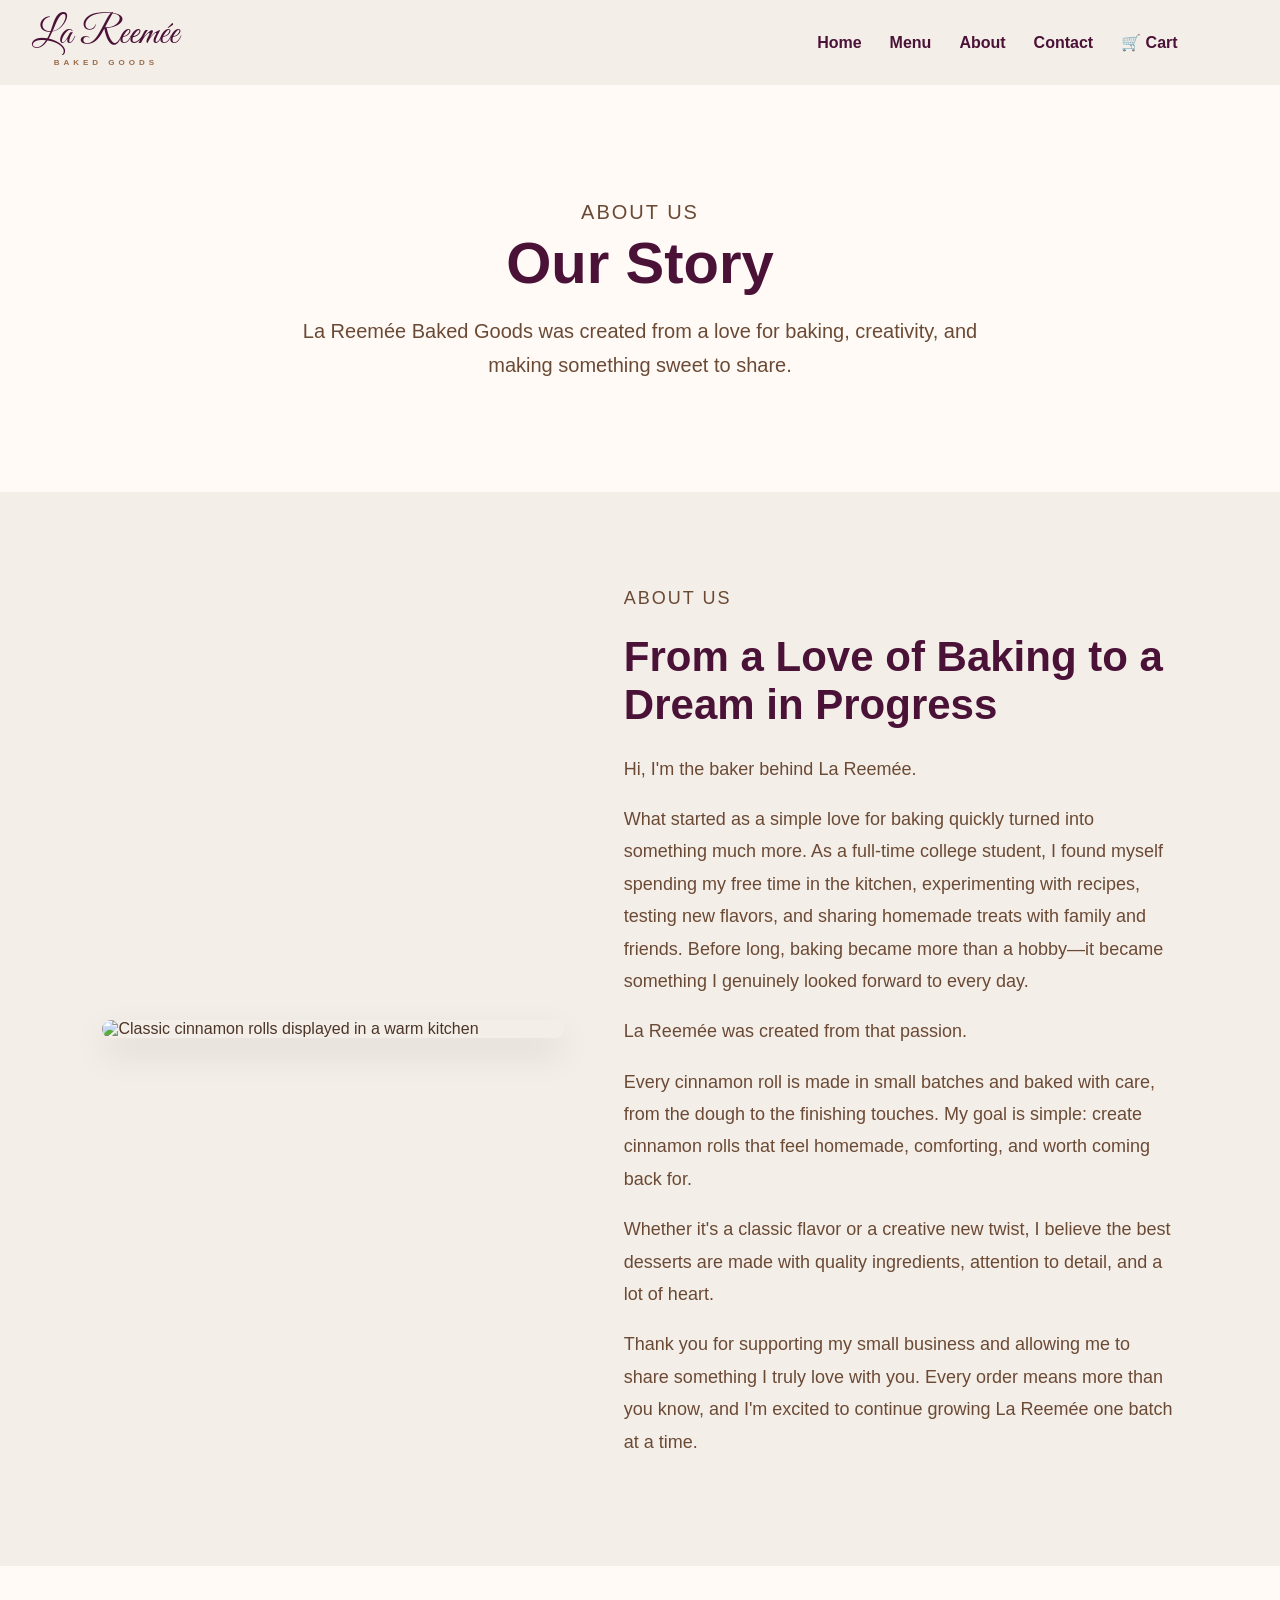
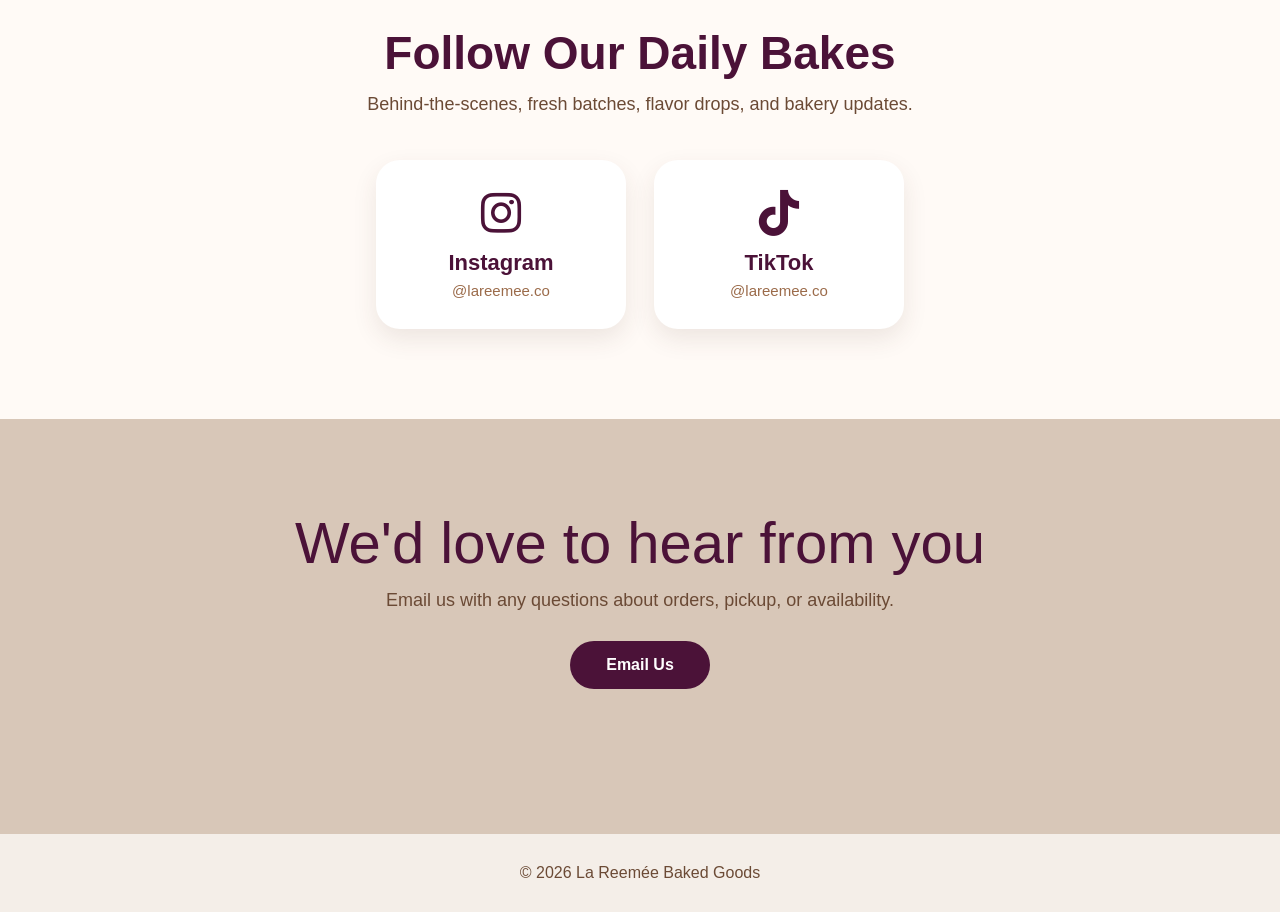
==== commit 476cd86a: "Fix email added new contact page removed old email to new email in all locations. Added a new contac" ====
--- a/about.html
+++ b/about.html
@@ -24,6 +24,7 @@
         <a href="index.html">Home</a>
         <a href="menu.html">Menu</a>
         <a href="about.html">About</a>
+        <a href="contact.html">Contact</a>
         <a href="order.html">🛒 Cart</a>
     </nav>
 </header>
@@ -121,7 +122,7 @@
             <h2>We'd love to hear from you</h2>
 <p>Email us with any questions about orders, pickup, or availability.</p>
 
-            <a href="mailto:lareemee.co@gmail.com?subject=Questions%20for%20La%20Reemee"
+            <a href="mailto:hello@lareemee.com?subject=Questions%20for%20La%20Reemee"
    class="contact-email-btn">
     Email Us
 </a>
--- a/style.css
+++ b/style.css
@@ -1275,4 +1275,425 @@
 
 .allergen-info strong {
     color: #5a1248;
+}
+
+/* ==========================
+    FREQUENTLY ASKED QUESTIONS
+========================== */
+
+.faq-section {
+    padding: 80px 8%;
+    background: #fffaf6;
+    text-align: center;
+}
+
+.faq-section .section-label {
+    margin: 0 0 14px;
+    color: #8a6851;
+    font-size: 0.95rem;
+    font-weight: 600;
+    letter-spacing: 3px;
+    text-transform: uppercase;
+}
+
+.faq-section h2 {
+    margin: 0;
+    color: #420e2e;
+    font-size: clamp(2rem, 4vw, 3rem);
+    line-height: 1.2;
+}
+
+.faq-intro {
+    margin: 14px auto 38px;
+    color: #8a6851;
+    font-size: 1.05rem;
+}
+
+.faq-list {
+    width: 100%;
+    max-width: 1050px;
+    margin: 0 auto;
+    padding: 24px;
+    box-sizing: border-box;
+    border: 1px solid rgba(138, 104, 81, 0.24);
+    border-radius: 24px;
+    background: rgba(237, 231, 224, 0.22);
+    box-shadow: 0 8px 24px rgba(66, 14, 46, 0.08);
+}
+
+.faq-item {
+    margin: 0 0 16px;
+    border: 1px solid rgba(138, 104, 81, 0.22);
+    border-radius: 16px;
+    background: #fffdfb;
+    overflow: hidden;
+    text-align: left;
+    transition: box-shadow 0.25s ease;
+}
+
+.faq-item:last-child {
+    margin-bottom: 0;
+}
+
+.faq-item:hover {
+    box-shadow: 0 8px 24px rgba(66, 14, 46, 0.08);
+}
+
+.faq-item summary {
+    position: relative;
+    display: flex;
+    align-items: center;
+    gap: 14px;
+    padding: 21px 58px 21px 24px;
+    color: #5f3d2f;
+    font-size: 1.08rem;
+    font-weight: 700;
+    cursor: pointer;
+    list-style: none;
+}
+
+.faq-item summary::-webkit-details-marker {
+    display: none;
+}
+
+.faq-item summary::marker {
+    display: none;
+    content: "";
+}
+
+.faq-item summary::after {
+    content: "+";
+    position: absolute;
+    right: 24px;
+    top: 50%;
+    color: #420E2E;
+    font-size: 1.65rem;
+    font-weight: 400;
+    transform: translateY(-50%);
+}
+
+.faq-item[open] summary::after {
+    content: "-";
+}
+
+.faq-item[open] summary {
+    border-bottom: 1px solid rgba(138, 104, 81, 0.18);
+}
+
+.faq-icon {
+    display: inline-flex;
+    align-items: center;
+    justify-content: center;
+    width: 28px;
+    min-width: 28px;
+    font-size: 1.15rem;
+}
+
+.faq-answer {
+    padding: 20px 26px 22px 66px;
+}
+
+.faq-answer p {
+    margin: 0 0 12px;
+    color: #6f4c3b;
+    font-size: 1rem;
+    line-height: 1.75;
+}
+
+.faq-answer p:last-child {
+    margin-bottom: 0;
+}
+
+.faq-answer a {
+    color: #420E2E;
+    font-weight: 700;
+    text-decoration: none;
+}
+
+.faq-answer a:hover {
+    text-decoration: underline;
+}
+
+/* Mobile */
+
+@media (max-width: 700px) {
+    .faq-section {
+        padding: 60px 20px;
+    }
+
+    .faq-list {
+        padding: 14px;
+        border-radius: 18px;
+    }
+
+    .faq-item summary {
+        padding: 18px 48px 18px 18px;
+        gap: 10px;
+        font-size: 1rem;
+    }
+
+    .faq-item summary::after {
+        right: 18px;
+    }
+
+    .faq-answer {
+        padding: 18px;
+    }
+}
+
+/* ====================================
+    ORDER PAGE - PAYMENT NOTICE
+==================================== */  
+
+.order-notice {
+    margin: 24px 0 30px;
+    padding: 22px 24px;
+    background: #ede7e0;
+    border: 1px solid rgba(66, 14, 46, 0.18);
+    border-left: 5px solid #420E3E;
+    border-radius: 16px;
+    box-shadow: 0 8px 20px rgba(66, 14, 46, 0.08);
+}
+
+.order-notice h3 {
+    margin: 0 0 12px;
+    color: #420E2E;
+    font-size: 1.25rem;
+}
+
+.order-notice p {
+    margin: 0 0 10px;
+    color: #5f4638;
+    line-height: 1.7;
+}
+
+.order-notice p:last-child {
+    margin-bottom: 0;
+}
+
+/* =================================
+    CUSTOMER POLICY AGREEMENT
+================================= */
+
+.policy-agreement {
+    margin: 24px 0 18px;
+    padding: 18px 20px;
+    background: rgba(237, 231, 224, 0.65);
+    border: 1px solid rgba(138, 104, 81, 0.28);
+    border-radius: 14px
+}
+
+.policy-checkbox {
+    display: flex;
+    align-items: flex-start;
+    gap: 12px;
+    cursor: pointer;
+    color: #4f3a30;
+    font-size: 0.95rem;
+    line-height: 1.6;
+}
+
+.policy-checkbox input[type="checkbox"] {
+    width: 18px;
+    height: 18px;
+    margin-top: 3px;
+    flex-shrink: 0;
+    accent-color: #420E2E;
+    cursor: pointer;
+}
+
+.policy-checkbox span {
+    display: block;
+}
+
+.policy-checkbox a {
+    color: #420E2E;
+    font-weight: 600;
+    text-decoration: underline;
+    text-underline-offset: 3px;
+}
+
+.policy-checkbox a:hover {
+    color: #8a6851;
+}
+
+/*==================================
+    ORDER CONFIRMATION NOTE
+================================= */    
+
+.confirmation-note {
+    margin: 16px 0 0;
+    padding: 14px 16px;
+    background: rgba(138, 104, 81, 0.1);
+    border-radius: 12px;
+    color: #5f4638;
+    font-size: 0.9rem;
+    line-height: 1.6;
+    text-align: center;
+}
+
+/*=================================
+    ORDER FORM BUTTON SPACING
+================================ */
+
+#submit-order {
+    width: 100%;
+    margin-top: 4px;
+}
+
+/*=================================
+    MOBILE ADJUSTMENTS
+================================ */
+
+@media (max-width: 600px) {
+    .order-notice {
+        padding: 18px;
+        border-radius: 14px;
+    }
+
+    .policy-agreement {
+        padding: 16px;
+    }
+
+    .policy-checkbox {
+        gap: 10px;
+        font-size: 0.9rem;
+    }
+
+    .confirmation-note {
+        padding: 12px 14px;
+        font-size: 0.85rem;
+    }
+}
+
+/* CONTACT PAGE */
+
+.contact-hero {
+    padding: 90px 8% 50px;
+    text-align: center;
+    background: #fffaf6;
+}
+
+.contact-hero h1 {
+    font-size: 58px;
+    color: #4b1238;
+    margin-bottom: 14px;
+}
+
+.contact-hero p {
+    font-size: 18px;
+    color: #6b4a35;
+}
+
+.contact-page {
+    padding: 70px 8% 100px;
+    background: #fffaf6;
+    display: grid;
+    grid-template-columns: 1fr 1fr;
+    gap: 70px;
+    align-items: center;
+}
+
+.contact-form-side h2 {
+    font-size: 46px;
+    color: #4b1238;
+    line-height: 1.2;
+    margin-bottom: 14px;
+}
+
+.contact-subtext {
+    font-size: 17px;
+    color: #6b4a35;
+    margin-bottom: 36px;
+    line-height: 1.7;
+}
+
+.contact-page-form {
+    display: flex;
+    flex-direction: column;
+}
+
+.contact-name-row {
+    display: grid;
+    grid-template-columns: 1fr 1fr;
+    gap: 16px;
+    margin-bottom: 20px;
+}
+
+.contact-page-form label {
+    display: block;
+    font-weight: 600;
+    color: #4b3527;
+    margin-bottom: 8px;
+    font-size: 15px;
+}
+
+.contact-page-form input,
+.contact-page-form textarea {
+    width: 100%;
+    border: none;
+    border-radius: 14px;
+    padding: 16px;
+    font-size: 16px;
+    background: #f4eee8;
+    color: #4b3527;
+    margin-bottom: 20px;
+}
+
+.contact-page-form textarea {
+    min-height: 150px;
+    resize: vertical;
+}
+
+.contact-page-form button {
+    background: #4b1238;
+    color: white;
+    border: none;
+    border-radius: 40px;
+    padding: 15px 34px;
+    font-size: 16px;
+    font-weight: 600;
+    cursor: pointer;
+    align-self: flex-start;
+    transition: 0.3s ease;
+}
+
+.contact-page-form button:hover {
+    background: #9b6b4a;
+}
+
+.contact-photo img {
+    width: 100%;
+    height: 620px;
+    object-fit: cover;
+    border-radius: 30px;
+    box-shadow: 0 15px 35px rgba(75, 53, 39, 0.12);
+}
+
+@media (max-width: 900px) {
+    .contact-page {
+        grid-template-columns: 1fr;
+    }
+
+    .contact-photo {
+        order: -1;
+    }
+
+    .contact-photo img {
+        height: 380px;
+    }
+
+    .contact-form-side h2 {
+        font-size: 36px;
+    }
+}
+
+@media (max-width: 600px) {
+    .contact-hero h1 {
+        font-size: 42px;
+    }
+
+    .contact-name-row {
+        grid-template-columns: 1fr;
+    }
 }
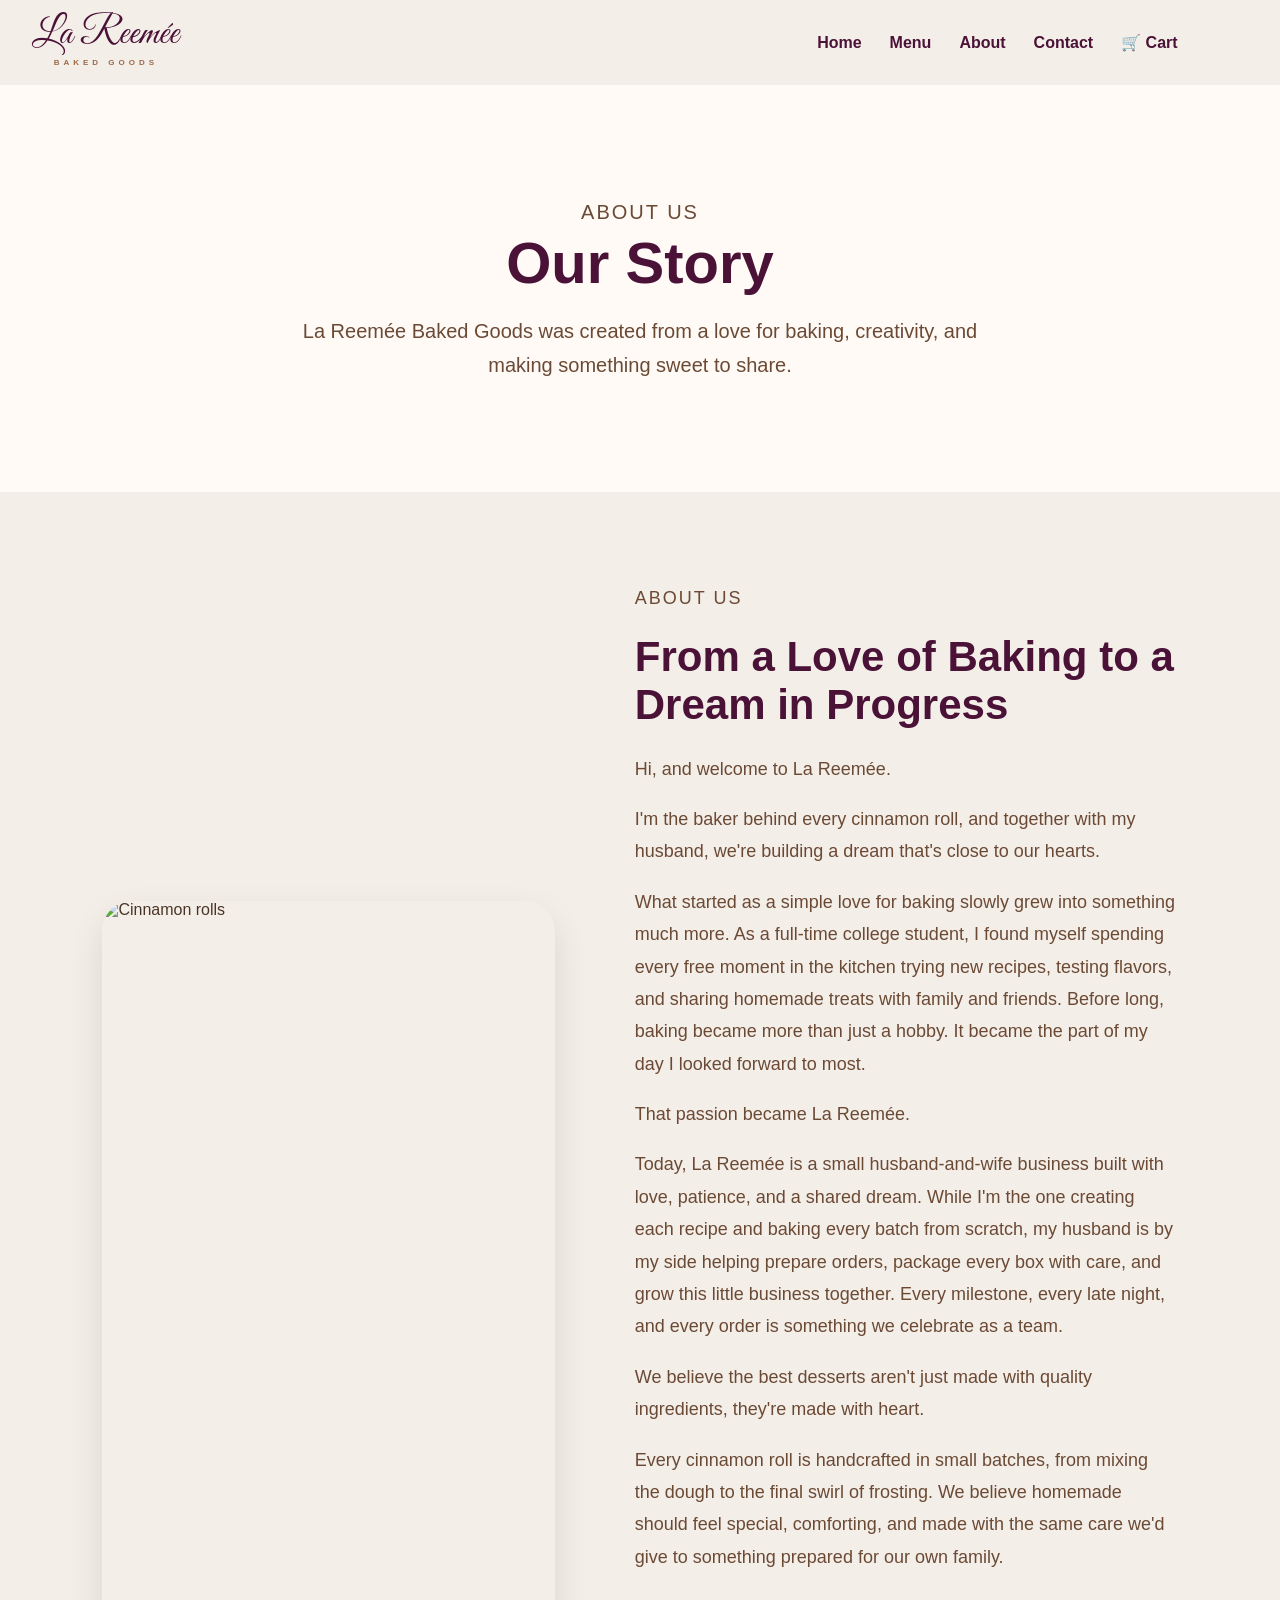
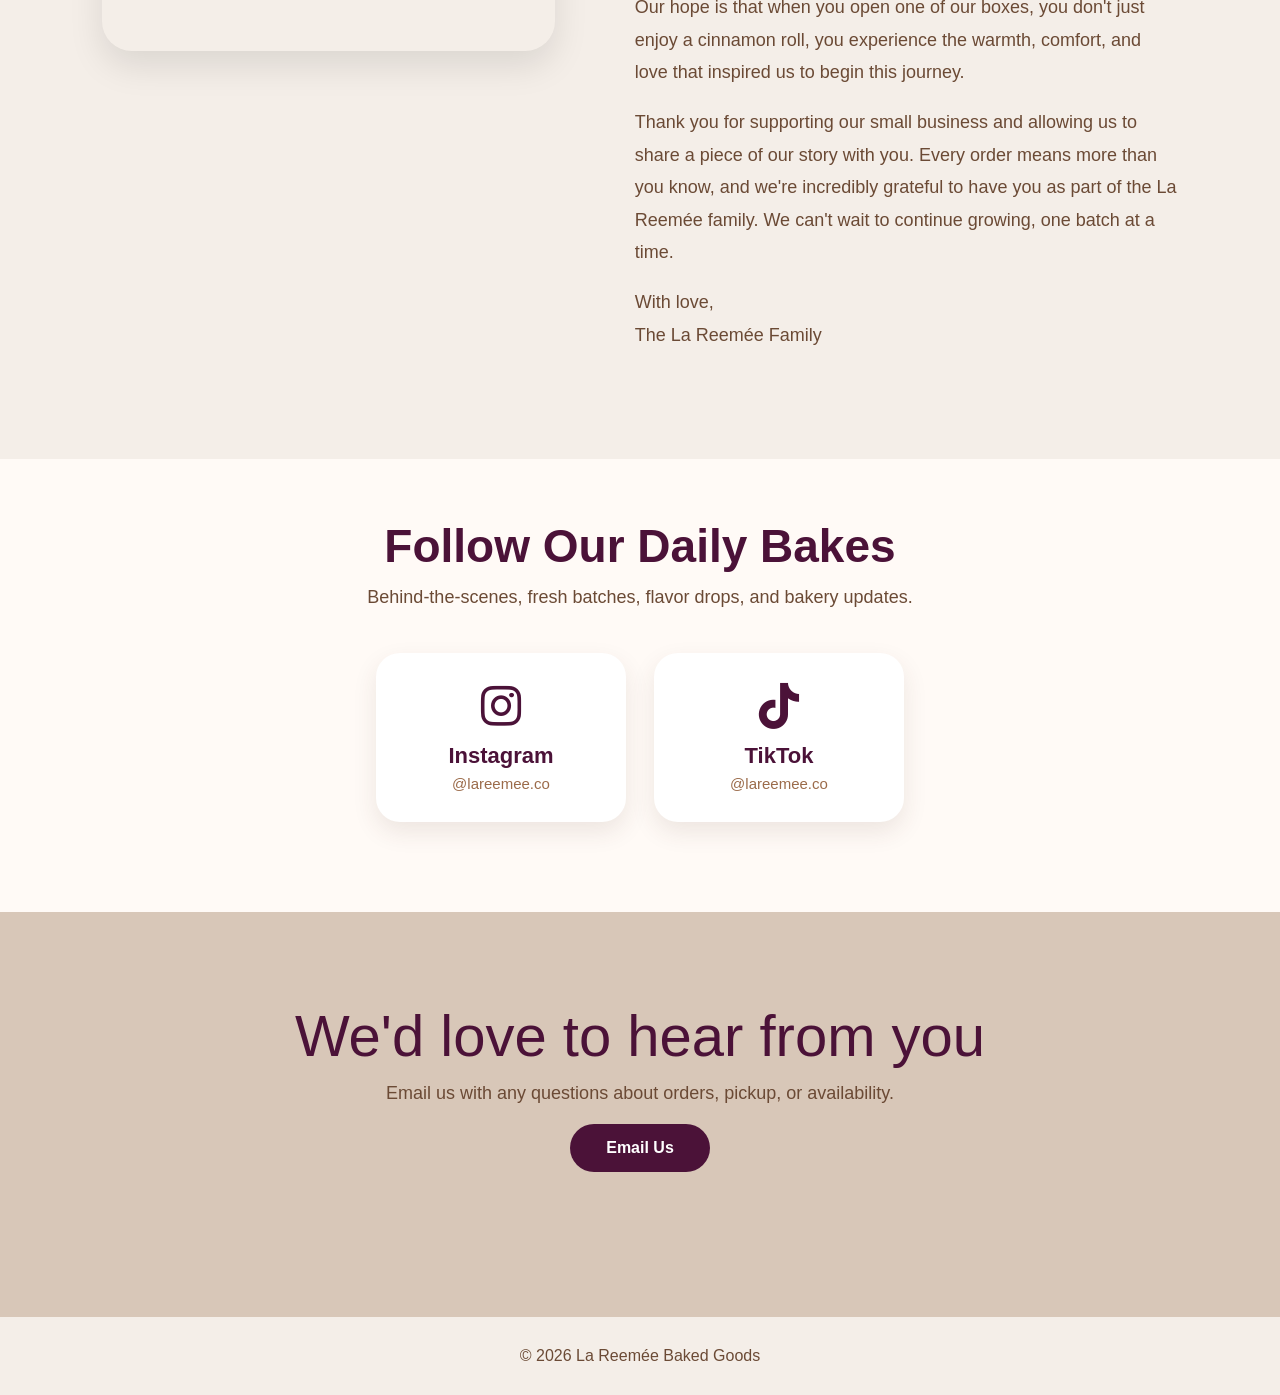
==== commit 433dd3c7: "New images and About me page check about me image and about me paragraphs. Added new image for build" ====
--- a/about.html
+++ b/about.html
@@ -42,8 +42,8 @@
 
 <section class="about-story">
 
-    <div class="story-image">
-        <img src="images/half-bite-zoomed.jpg" alt="Classic cinnamon rolls displayed in a warm kitchen">
+    <div class="story-images">
+        <img src="images/cinnamontony.jpg" alt="Cinnamon rolls">
     </div>
 
     <div class="story-text">
@@ -53,37 +53,59 @@
         <h2>From a Love of Baking to a Dream in Progress</h2>
 
         <p>
-            Hi, I'm the baker behind La Reemée.
+            Hi, and welcome to La Reemée.
+        </p>
+        
+        <p>
+            I'm the baker behind every cinnamon roll, and together with my husband,
+            we're building a dream that's close to our hearts.
         </p>
 
         <p>
-            What started as a simple love for baking quickly turned into something much more.
-            As a full-time college student, I found myself spending my free time in the kitchen,
-            experimenting with recipes, testing new flavors, and sharing homemade treats with
-            family and friends. Before long, baking became more than a hobby—it became
-            something I genuinely looked forward to every day.
+            What started as a simple love for baking slowly grew into something much
+            more. As a full-time college student, I found myself spending every free
+            moment in the kitchen trying new recipes, testing flavors, and sharing
+            homemade treats with family and friends. Before long, baking became more
+            than just a hobby. It became the part of my day I looked forward to most.
+        </p>
+
+        <p>That passion became La Reemée.</p>
+
+        <p>
+            Today, La Reemée is a small husband-and-wife business built with love,
+            patience, and a shared dream. While I'm the one creating each recipe and
+            baking every batch from scratch, my husband is by my side helping prepare
+            orders, package every box with care, and grow this little business
+            together. Every milestone, every late night, and every order is something
+            we celebrate as a team.
         </p>
 
         <p>
-            La Reemée was created from that passion.
+            We believe the best desserts aren't just made with quality
+            ingredients, they're made with heart.
         </p>
 
         <p>
-            Every cinnamon roll is made in small batches and baked with care, from the dough
-            to the finishing touches. My goal is simple: create cinnamon rolls that feel
-            homemade, comforting, and worth coming back for.
+            Every cinnamon roll is handcrafted in small batches, from mixing the
+            dough to the final swirl of frosting. We believe homemade should feel
+            special, comforting, and made with the same care we'd give to something
+            prepared for our own family.
         </p>
 
         <p>
-            Whether it's a classic flavor or a creative new twist, I believe the best desserts
-            are made with quality ingredients, attention to detail, and a lot of heart.
+            Our hope is that when you open one of our boxes, you don't just enjoy a
+            cinnamon roll, you experience the warmth, comfort, and love that inspired
+            us to begin this journey.
         </p>
 
         <p>
-            Thank you for supporting my small business and allowing me to share something I
-            truly love with you. Every order means more than you know, and I'm excited to
-            continue growing La Reemée one batch at a time.
+            Thank you for supporting our small business and allowing us to share a
+            piece of our story with you. Every order means more than you know, and
+            we're incredibly grateful to have you as part of the La Reemée family.
+            We can't wait to continue growing, one batch at a time.
         </p>
+
+        <p>With love,<br>The La Reemée Family</p>
 
     </div>
 
--- a/style.css
+++ b/style.css
@@ -228,20 +228,28 @@
     padding: 90px 8%;
     display: grid;
     grid-template-columns: 1fr 1.2fr;
-    gap: 60px;
+    gap: 80px;
     align-items: center;
     background: #f4eee8;
 }
 
-.story-image img {
+.story-images {
+    display: flex;
+    flex-direction: column;
+    gap: 40px;
+}
+
+.story-images img {
     width: 100%;
     max-width: 550px;
-    height: auto;
+    height: 750px;
+    object-fit: cover;
     display: block;
     border-radius: 30px;
     box-shadow: 0 15px 35px rgba(0,0,0,.10);
     margin: 0 auto;
 }
+
 
 .story-text h2 {
     font-size: 42px;
@@ -456,6 +464,7 @@
     border-radius: 16px;
     box-shadow: 0 10px 30px rgba(0,0,0,.08);
     margin-top: 180px;
+    margin-left: 0;
 }
 
     .small-title {
@@ -1242,7 +1251,7 @@
 }
 .contact-email-btn {
     display: inline-block;
-    margin-top: 30px;
+    margin-top: 20px;
     background: #4b1238;
     color: white;
     text-decoration: none;
@@ -1569,7 +1578,7 @@
 /* CONTACT PAGE */
 
 .contact-hero {
-    padding: 90px 8% 50px;
+    padding: 90px 8% 20px;
     text-align: center;
     background: #fffaf6;
 }
@@ -1604,7 +1613,7 @@
 .contact-subtext {
     font-size: 17px;
     color: #6b4a35;
-    margin-bottom: 36px;
+    margin-bottom: 12px;
     line-height: 1.7;
 }
 
@@ -1689,11 +1698,23 @@
 }
 
 @media (max-width: 600px) {
-    .contact-hero h1 {
-        font-size: 42px;
-    }
-
-    .contact-name-row {
-        grid-template-columns: 1fr;
-    }
+    .contact-photo img {
+        height: 260px;
+        border-radius: 20px;
+    }
+
+    .contact-page {
+        padding: 50px 6% 70px;
+        gap: 40px;
+    }
+
+    .contact-form-side h2 {
+        font-size: 32px;
+    }
+}
+
+.contact-email-display {
+    margin-top: 16px;
+    font-size: 15px;
+    color: #9b6b4a;
 }
